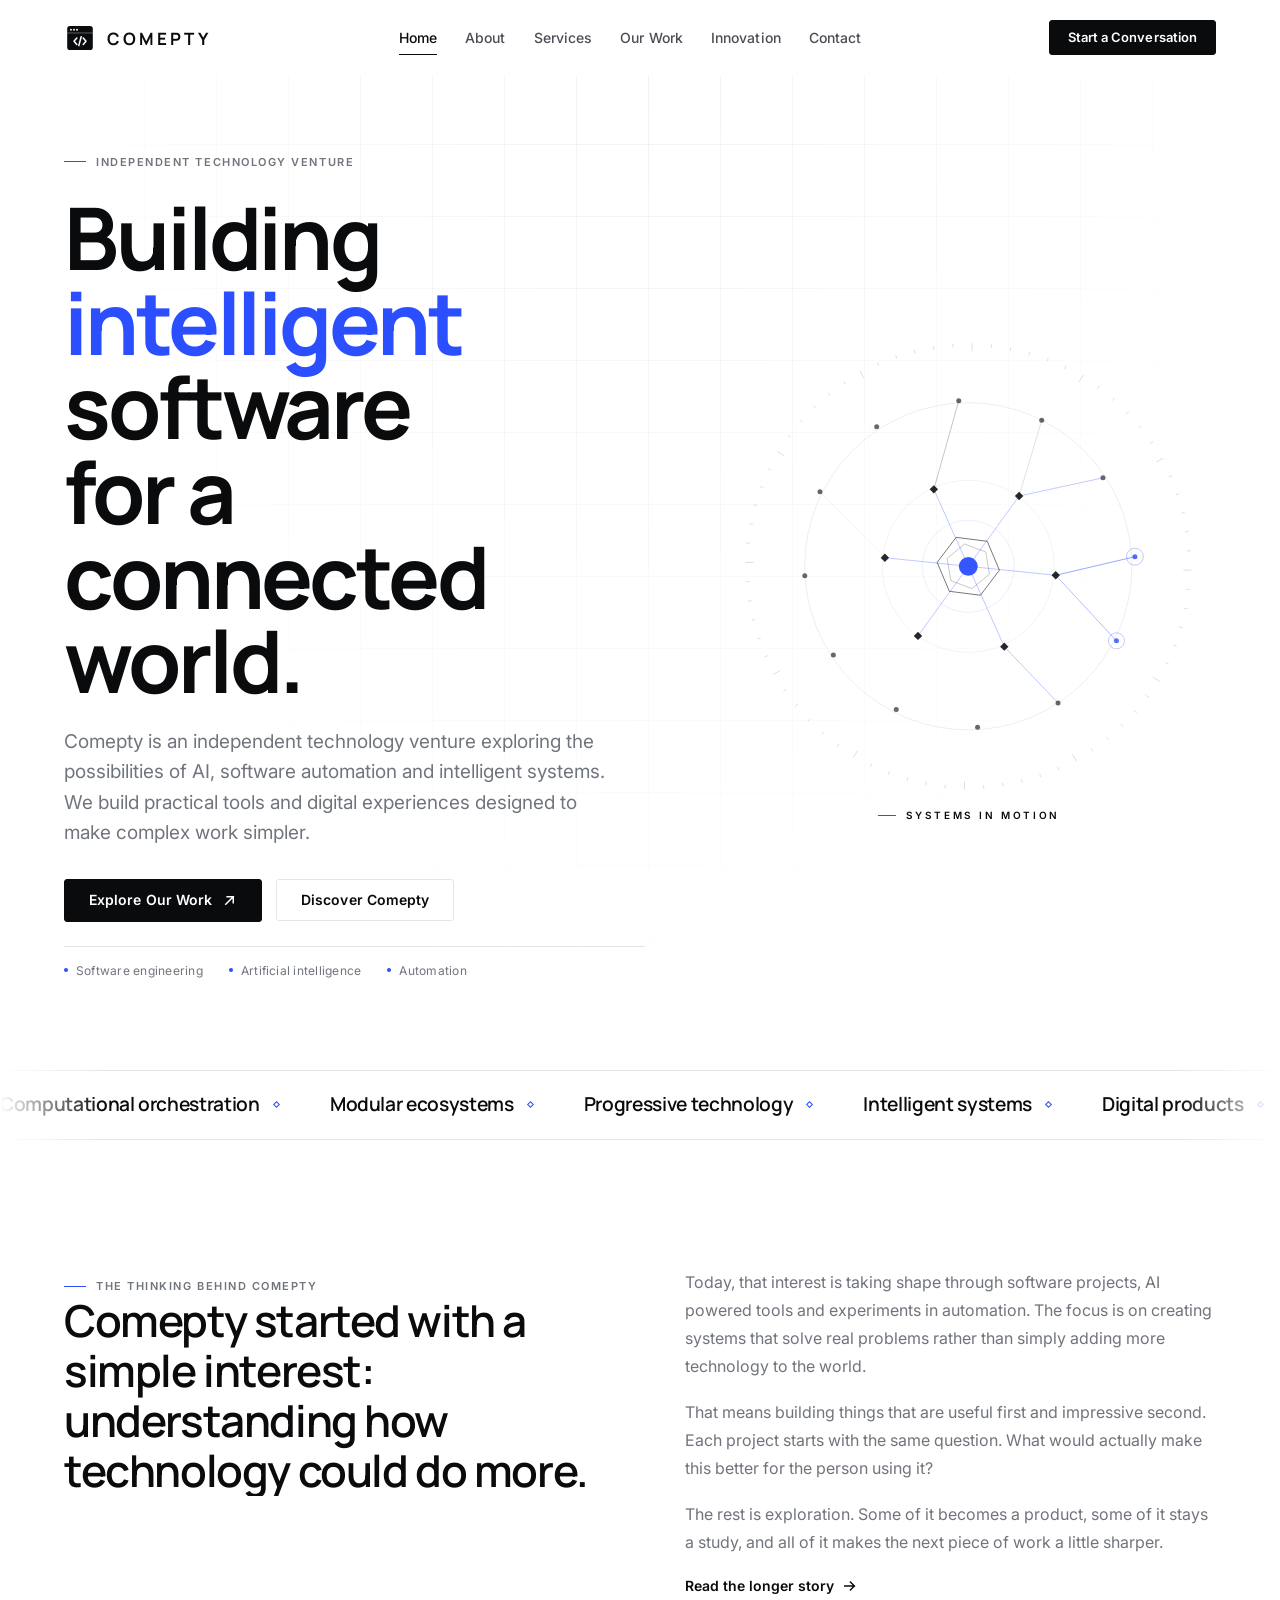
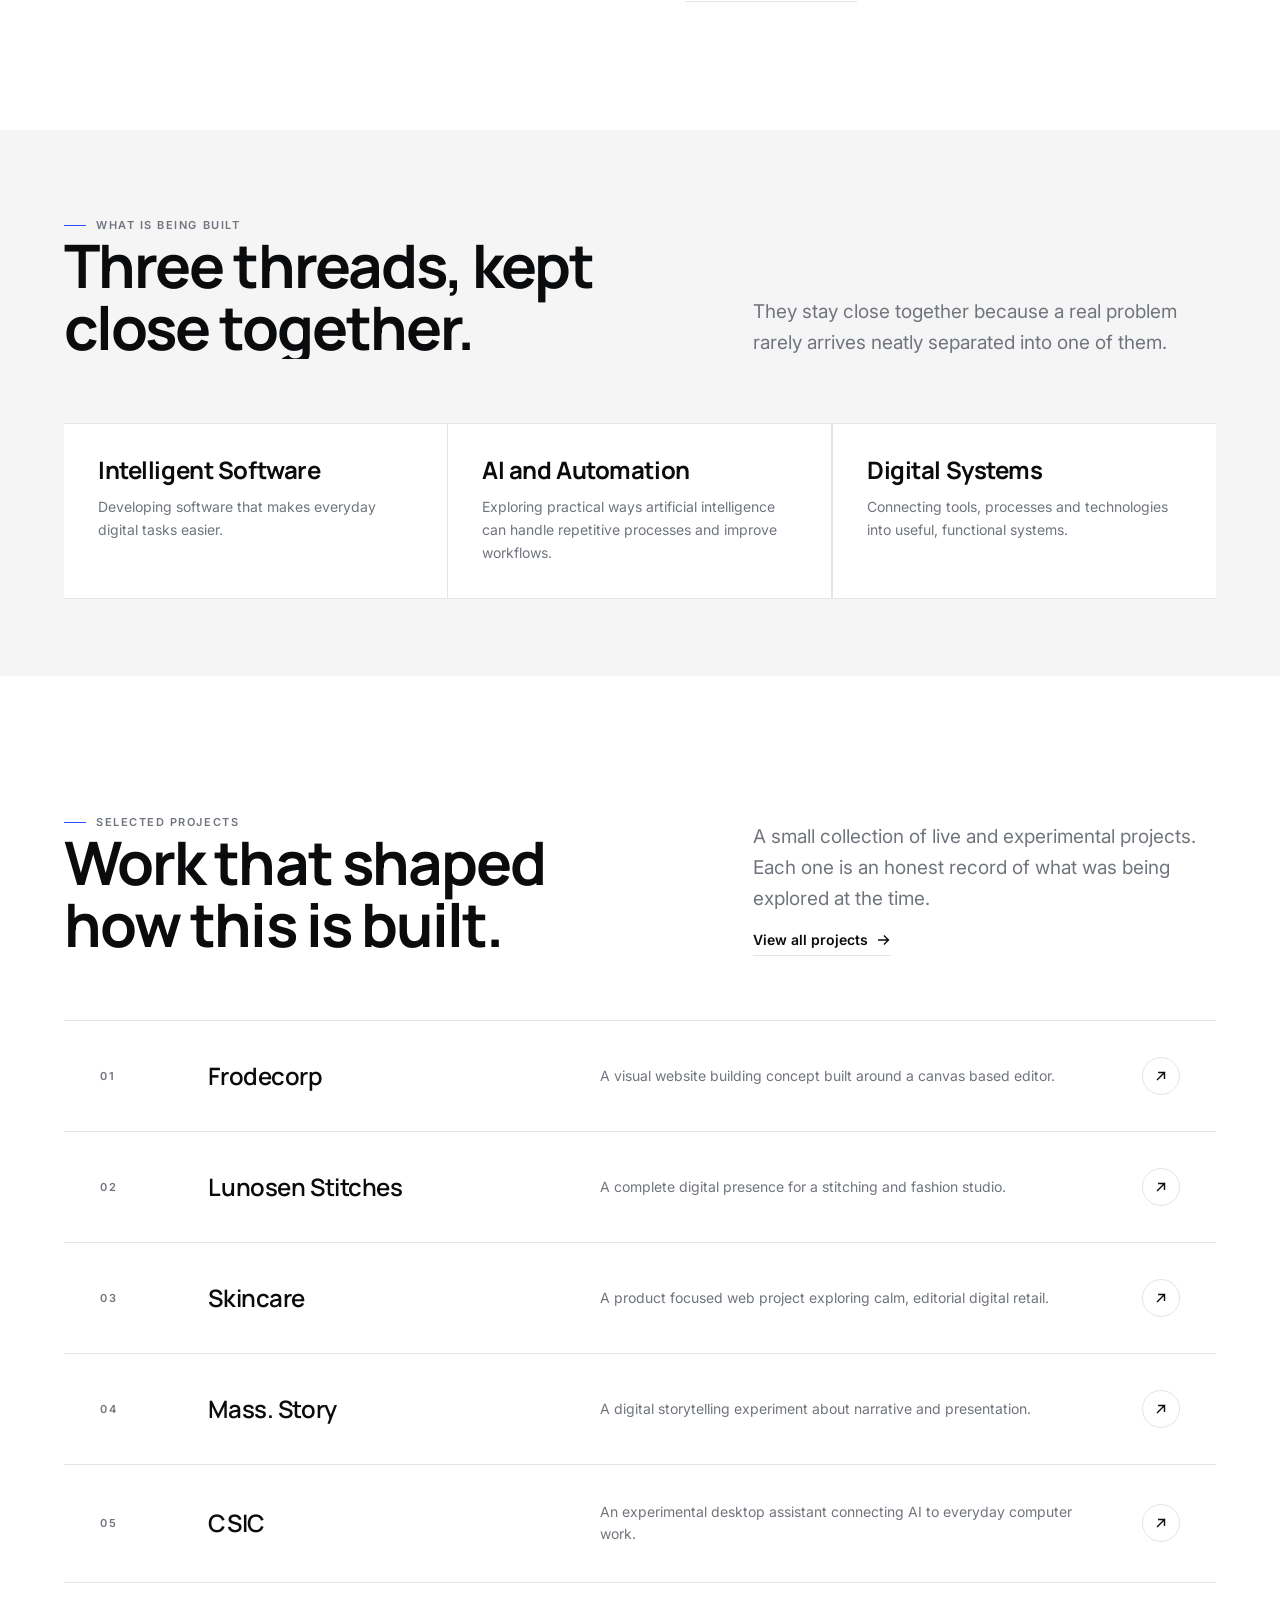
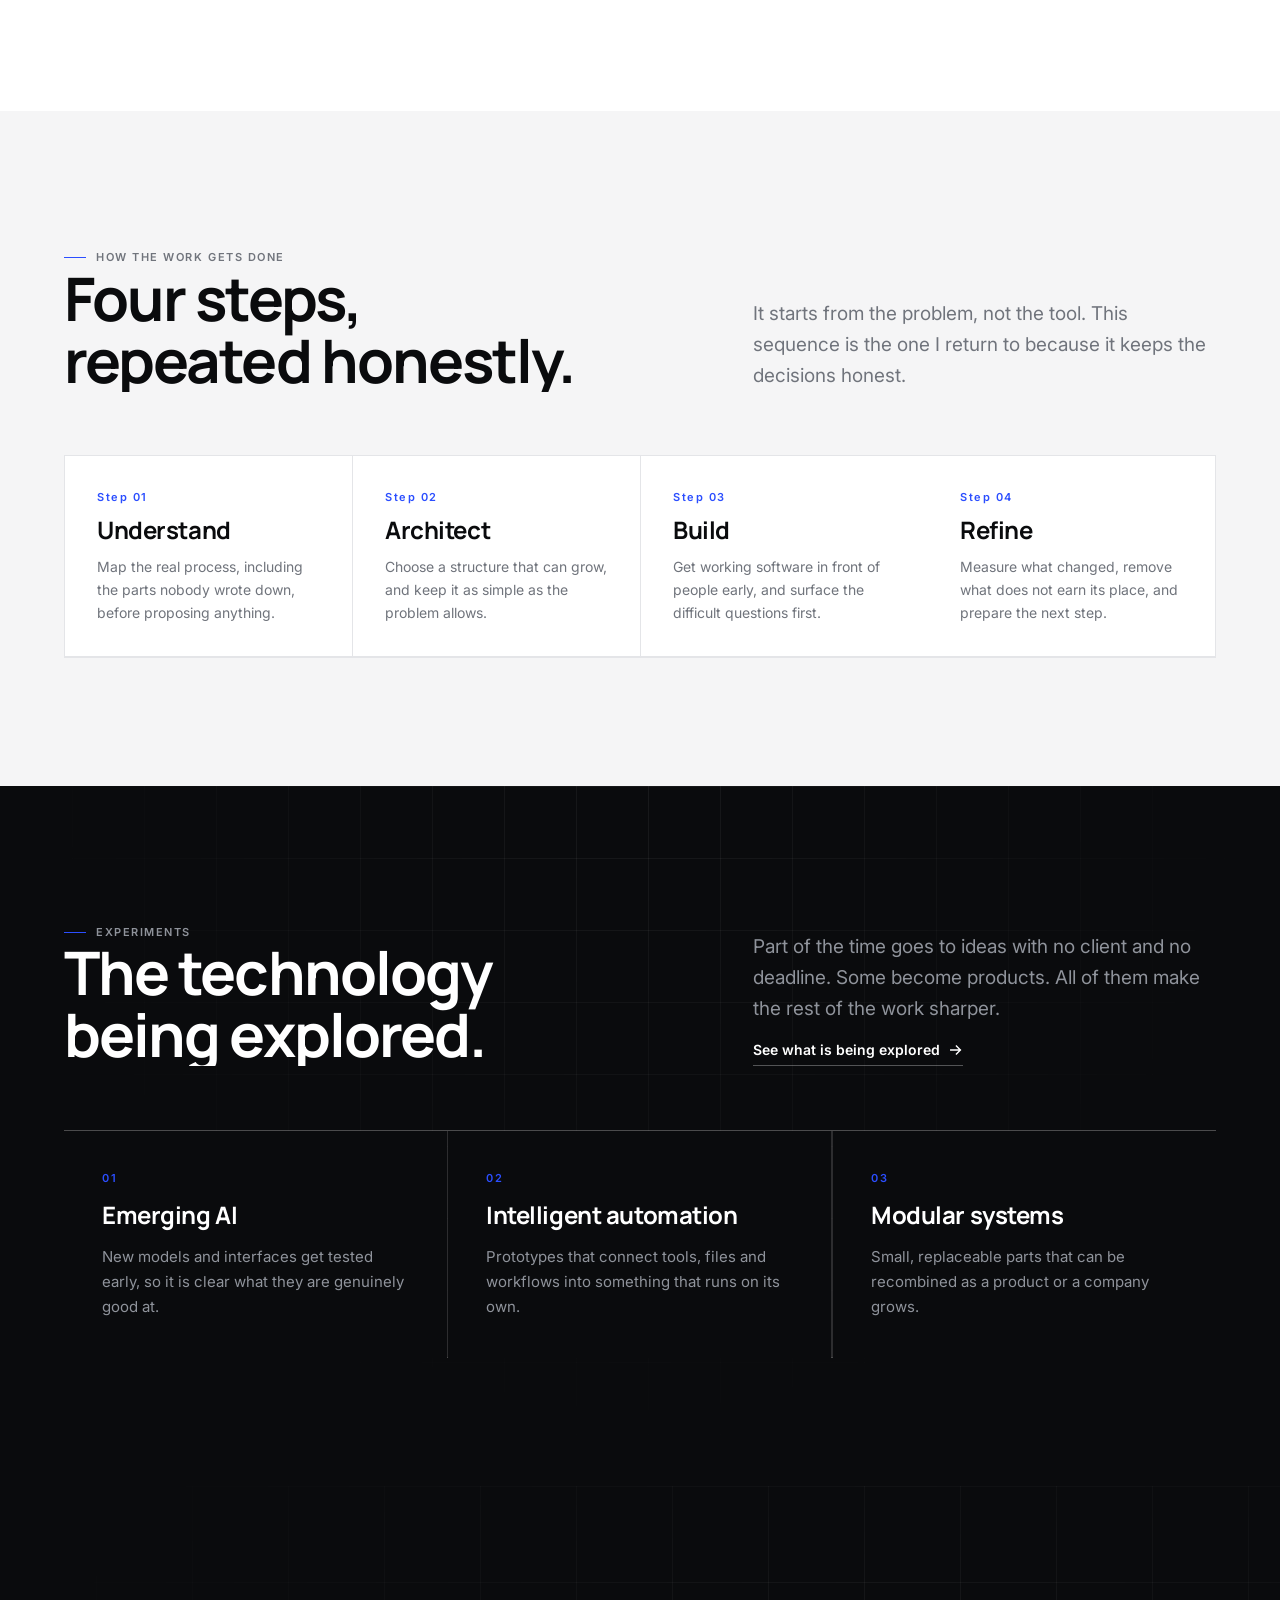
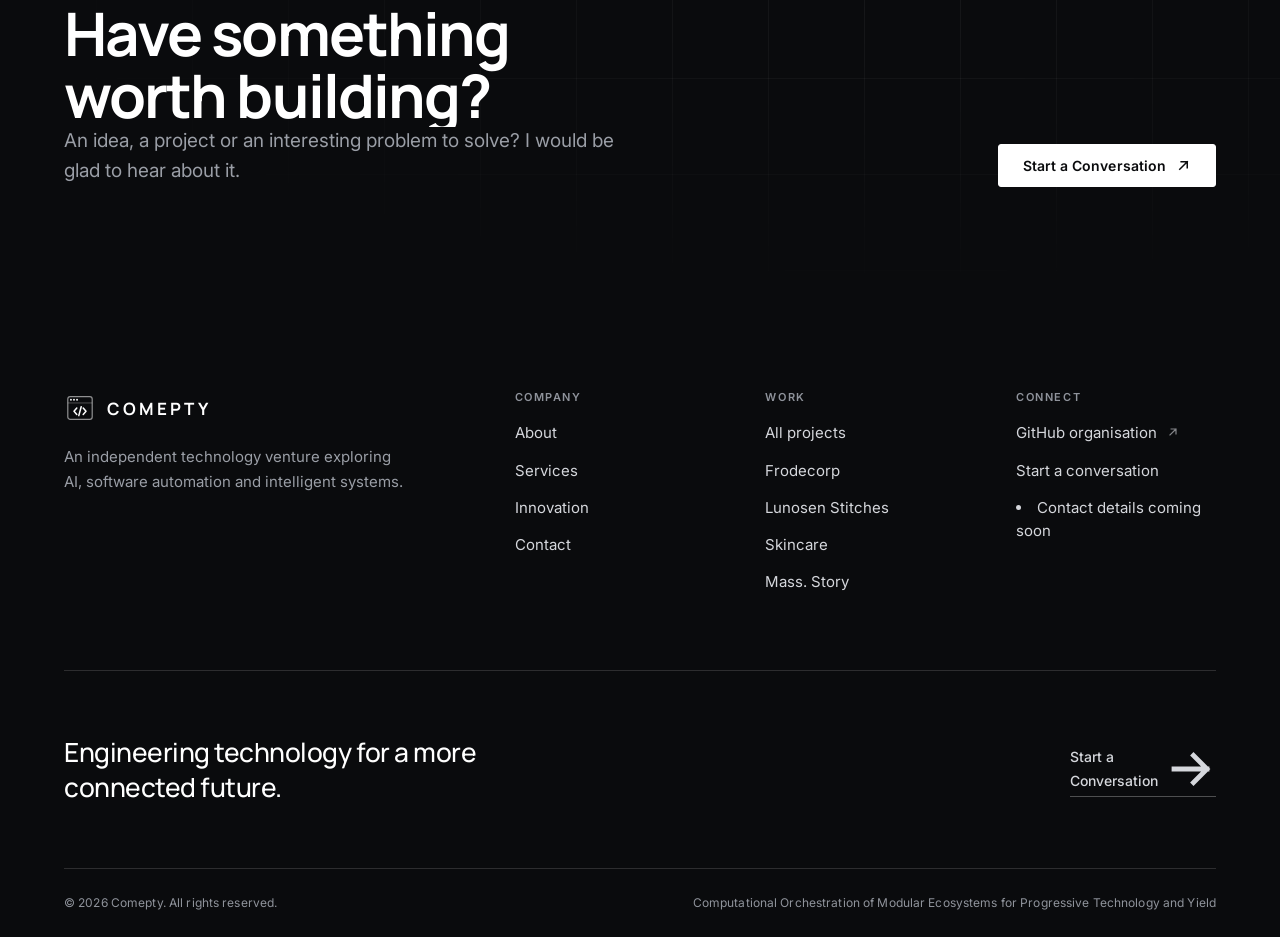
==== index.html @ 065d3b97 "Add files via upload" ====
<!DOCTYPE html>
<html lang="en">
<head>
<meta charset="utf-8">
<meta name="viewport" content="width=device-width, initial-scale=1">
<title>Comepty | Building intelligent software for a connected world</title>
<meta name="description" content="Comepty is an independent technology venture exploring the possibilities of AI, software automation and intelligent systems. We build practical tools and digital experiences designed to make complex work simpler.">
<meta name="theme-color" content="#0a0b0d">
<meta property="og:type" content="website">
<meta property="og:site_name" content="Comepty">
<meta property="og:title" content="Comepty | Building intelligent software for a connected world">
<meta property="og:description" content="An independent technology venture building practical software, AI tools and digital systems.">
<meta name="twitter:card" content="summary_large_image">
<link rel="icon" type="image/svg+xml" href="assets/favicon.svg">
<link rel="preconnect" href="https://fonts.googleapis.com">
<link rel="preconnect" href="https://fonts.gstatic.com" crossorigin>
<link href="https://fonts.googleapis.com/css2?family=Inter:wght@400;500;600;700&family=Manrope:wght@500;600;700;800&display=swap" rel="stylesheet">
<link rel="stylesheet" href="css/base.css">
<link rel="stylesheet" href="css/layout.css">
<link rel="stylesheet" href="css/components.css">
<link rel="stylesheet" href="css/animations.css">
<link rel="stylesheet" href="css/pages.css">
<link rel="stylesheet" href="css/brand.css">
</head>
<body>
<a class="skip-link" href="#main">Skip to content</a>

<header class="site-header">
  <div class="site-header__inner">
    <a class="brand" href="index.html" aria-label="Comepty home">
      <img class="brand__mark" src="assets/logo.svg" alt="" width="32" height="32">
      <span class="brand__wordmark">Comepty</span>
    </a>

    <nav class="main-nav" aria-label="Primary">
      <a class="main-nav__link" href="index.html" aria-current="page">Home</a>
      <a class="main-nav__link" href="about.html">About</a>
      <a class="main-nav__link" href="services.html">Services</a>
      <a class="main-nav__link" href="work.html">Our Work</a>
      <a class="main-nav__link" href="innovation.html">Innovation</a>
      <a class="main-nav__link" href="contact.html">Contact</a>
    </nav>

    <div class="header-actions">
      <a class="btn btn--primary btn--sm header-cta" href="contact.html">Start a Conversation</a>
      <button class="menu-toggle" type="button" aria-expanded="false" aria-controls="menu-panel" aria-label="Open menu">
        <span class="menu-toggle__bar"></span>
        <span class="menu-toggle__bar"></span>
        <span class="menu-toggle__bar"></span>
      </button>
    </div>
  </div>
</header>

<div class="menu-panel" id="menu-panel" aria-hidden="true">
  <nav class="menu-panel__list" aria-label="Mobile">
    <a class="menu-panel__link" href="index.html">Home <span>01</span></a>
    <a class="menu-panel__link" href="about.html">About <span>02</span></a>
    <a class="menu-panel__link" href="services.html">Services <span>03</span></a>
    <a class="menu-panel__link" href="work.html">Our Work <span>04</span></a>
    <a class="menu-panel__link" href="innovation.html">Innovation <span>05</span></a>
    <a class="menu-panel__link" href="contact.html">Contact <span>06</span></a>
  </nav>
  <div class="menu-panel__foot">
    <p class="eyebrow">Engineering possibilities</p>
    <a class="btn btn--accent btn--block" href="contact.html">Start a Conversation</a>
  </div>
</div>

<main id="main">

  <!-- HERO -->
  <section class="hero">
    <div class="grid-backdrop" aria-hidden="true"></div>
    <div class="shell">
      <div class="hero__grid">
        <div class="hero__copy">
          <p class="eyebrow hero__eyebrow">Independent technology venture</p>
          <h1 class="hero__title">
            <span class="hero__title-line">Building</span>
            <span class="hero__title-line"><em>intelligent</em> software</span>
            <span class="hero__title-line">for a connected world.</span>
          </h1>
          <p class="hero__lede">Comepty is an independent technology venture exploring the possibilities of AI, software automation and intelligent systems. We build practical tools and digital experiences designed to make complex work simpler.</p>
          <div class="hero__actions">
            <a class="btn btn--primary" href="work.html">
              Explore Our Work
              <svg viewBox="0 0 16 16" fill="none" aria-hidden="true"><path d="M4 12 12 4M12 4H5.5M12 4v6.5" stroke="currentColor" stroke-width="1.6" stroke-linecap="square"/></svg>
            </a>
            <a class="btn btn--ghost" href="about.html">Discover Comepty</a>
          </div>
          <div class="hero__meta">
            <span>Software engineering</span>
            <span>Artificial intelligence</span>
            <span>Automation</span>
          </div>
        </div>

        <div class="hero__visual">
          <canvas id="ecosystem-canvas" aria-hidden="true"></canvas>
          <p class="hero__visual-caption"><span class="hero__visual-caption-mark"></span>Systems in Motion</p>
        </div>
      </div>
    </div>
  </section>

  <!-- MARQUEE -->
  <div class="marquee" aria-hidden="true">
    <div class="marquee__track">
      <div class="marquee__group">
        <span class="marquee__item">Computational orchestration</span>
        <span class="marquee__item">Modular ecosystems</span>
        <span class="marquee__item">Progressive technology</span>
        <span class="marquee__item">Intelligent systems</span>
        <span class="marquee__item">Digital products</span>
      </div>
      <div class="marquee__group">
        <span class="marquee__item">Computational orchestration</span>
        <span class="marquee__item">Modular ecosystems</span>
        <span class="marquee__item">Progressive technology</span>
        <span class="marquee__item">Intelligent systems</span>
        <span class="marquee__item">Digital products</span>
      </div>
    </div>
  </div>

  <!-- INTRO -->
  <section class="section">
    <div class="shell">
      <div class="intro-split">
        <div>
          <p class="eyebrow" data-reveal>The thinking behind Comepty</p>
          <p class="intro-split__lead" data-reveal style="--reveal-delay: 80ms">Comepty started with a simple interest: understanding how technology could do more.</p>
        </div>
        <div class="intro-split__body">
          <p data-reveal style="--reveal-delay: 120ms">Today, that interest is taking shape through software projects, AI powered tools and experiments in automation. The focus is on creating systems that solve real problems rather than simply adding more technology to the world.</p>
          <p data-reveal style="--reveal-delay: 200ms">That means building things that are useful first and impressive second. Each project starts with the same question. What would actually make this better for the person using it?</p>
          <p data-reveal style="--reveal-delay: 280ms">The rest is exploration. Some of it becomes a product, some of it stays a study, and all of it makes the next piece of work a little sharper.</p>
          <a class="link-arrow" href="about.html" data-reveal style="--reveal-delay: 340ms">
            Read the longer story
            <svg viewBox="0 0 16 16" fill="none" aria-hidden="true"><path d="M2 8h11M8.5 3.5 13 8l-4.5 4.5" stroke="currentColor" stroke-width="1.6" stroke-linecap="square"/></svg>
          </a>
        </div>
      </div>
    </div>
  </section>

  <!-- CAPABILITIES -->
  <section class="section section--tight section--soft">
    <div class="shell">
      <div class="section-head">
        <div>
          <p class="eyebrow" data-reveal>What is being built</p>
          <h2 class="h2 section-head__title" data-reveal style="--reveal-delay: 80ms">Three threads, kept close together.</h2>
        </div>
        <div class="section-head__side">
          <p class="lede" data-reveal style="--reveal-delay: 140ms">They stay close together because a real problem rarely arrives neatly separated into one of them.</p>
        </div>
      </div>
    </div>
    <div class="shell shell--wide">
      <div class="capability-strip" data-stagger>
        <a class="capability-strip__cell lift" href="services.html">
          <h3>Intelligent Software</h3>
          <p>Developing software that makes everyday digital tasks easier.</p>
        </a>
        <a class="capability-strip__cell lift" href="services.html">
          <h3>AI and Automation</h3>
          <p>Exploring practical ways artificial intelligence can handle repetitive processes and improve workflows.</p>
        </a>
        <a class="capability-strip__cell lift" href="services.html">
          <h3>Digital Systems</h3>
          <p>Connecting tools, processes and technologies into useful, functional systems.</p>
        </a>
      </div>
    </div>
  </section>

  <!-- FEATURED WORK -->
  <section class="section">
    <div class="shell">
      <div class="section-head">
        <div>
          <p class="eyebrow" data-reveal>Selected projects</p>
          <h2 class="h2 section-head__title" data-reveal style="--reveal-delay: 80ms">Work that shaped how this is built.</h2>
        </div>
        <div class="section-head__side">
          <p class="lede" data-reveal style="--reveal-delay: 140ms">A small collection of live and experimental projects. Each one is an honest record of what was being explored at the time.</p>
          <a class="link-arrow" href="work.html" data-reveal style="--reveal-delay: 200ms">
            View all projects
            <svg viewBox="0 0 16 16" fill="none" aria-hidden="true"><path d="M2 8h11M8.5 3.5 13 8l-4.5 4.5" stroke="currentColor" stroke-width="1.6" stroke-linecap="square"/></svg>
          </a>
        </div>
      </div>
    </div>
    <div class="shell shell--wide">
      <div class="featured-stack" data-stagger>
        <a class="featured-row" href="work.html">
          <span class="featured-row__index">01</span>
          <span class="featured-row__name">Frodecorp</span>
          <span class="featured-row__desc">A visual website building concept built around a canvas based editor.</span>
          <span class="featured-row__go"><svg viewBox="0 0 16 16" fill="none" aria-hidden="true"><path d="M4 12 12 4M12 4H5.5M12 4v6.5" stroke="currentColor" stroke-width="1.6" stroke-linecap="square"/></svg></span>
        </a>
        <a class="featured-row" href="work.html">
          <span class="featured-row__index">02</span>
          <span class="featured-row__name">Lunosen Stitches</span>
          <span class="featured-row__desc">A complete digital presence for a stitching and fashion studio.</span>
          <span class="featured-row__go"><svg viewBox="0 0 16 16" fill="none" aria-hidden="true"><path d="M4 12 12 4M12 4H5.5M12 4v6.5" stroke="currentColor" stroke-width="1.6" stroke-linecap="square"/></svg></span>
        </a>
        <a class="featured-row" href="work.html">
          <span class="featured-row__index">03</span>
          <span class="featured-row__name">Skincare</span>
          <span class="featured-row__desc">A product focused web project exploring calm, editorial digital retail.</span>
          <span class="featured-row__go"><svg viewBox="0 0 16 16" fill="none" aria-hidden="true"><path d="M4 12 12 4M12 4H5.5M12 4v6.5" stroke="currentColor" stroke-width="1.6" stroke-linecap="square"/></svg></span>
        </a>
        <a class="featured-row" href="work.html">
          <span class="featured-row__index">04</span>
          <span class="featured-row__name">Mass. Story</span>
          <span class="featured-row__desc">A digital storytelling experiment about narrative and presentation.</span>
          <span class="featured-row__go"><svg viewBox="0 0 16 16" fill="none" aria-hidden="true"><path d="M4 12 12 4M12 4H5.5M12 4v6.5" stroke="currentColor" stroke-width="1.6" stroke-linecap="square"/></svg></span>
        </a>
        <a class="featured-row" href="work.html">
          <span class="featured-row__index">05</span>
          <span class="featured-row__name">CSIC</span>
          <span class="featured-row__desc">An experimental desktop assistant connecting AI to everyday computer work.</span>
          <span class="featured-row__go"><svg viewBox="0 0 16 16" fill="none" aria-hidden="true"><path d="M4 12 12 4M12 4H5.5M12 4v6.5" stroke="currentColor" stroke-width="1.6" stroke-linecap="square"/></svg></span>
        </a>
      </div>
    </div>
  </section>

  <!-- APPROACH -->
  <section class="section section--soft">
    <div class="shell">
      <div class="section-head">
        <div>
          <p class="eyebrow" data-reveal>How the work gets done</p>
          <h2 class="h2 section-head__title" data-reveal style="--reveal-delay: 80ms">Four steps, repeated honestly.</h2>
        </div>
        <div class="section-head__side">
          <p class="lede" data-reveal style="--reveal-delay: 140ms">It starts from the problem, not the tool. This sequence is the one I return to because it keeps the decisions honest.</p>
        </div>
      </div>
      <div class="process" data-stagger>
        <div class="process__step">
          <span class="process__num">Step 01</span>
          <h3>Understand</h3>
          <p>Map the real process, including the parts nobody wrote down, before proposing anything.</p>
        </div>
        <div class="process__step">
          <span class="process__num">Step 02</span>
          <h3>Architect</h3>
          <p>Choose a structure that can grow, and keep it as simple as the problem allows.</p>
        </div>
<div class="process__step">
          <span class="process__num">Step 03</span>
          <h3>Build</h3>
          <p>Get working software in front of people early, and surface the difficult questions first.</p>
        </div>
        <div class="process__step">
          <span class="process__num">Step 04</span>
          <h3>Refine</h3>
          <p>Measure what changed, remove what does not earn its place, and prepare the next step.</p>
        </div>
      </div>
    </div>
  </section>

  <section class="section section--dark">
    <div class="grid-backdrop" aria-hidden="true"></div>
    <div class="shell">
      <div class="section-head">
        <div>
          <p class="eyebrow" data-reveal>Experiments</p>
          <h2 class="h2 section-head__title" data-reveal style="--reveal-delay: 80ms">The technology being explored.</h2>
        </div>
        <div class="section-head__side">
          <p class="lede" data-reveal style="--reveal-delay: 140ms">Part of the time goes to ideas with no client and no deadline. Some become products. All of them make the rest of the work sharper.</p>
          <a class="link-arrow link-arrow--light" href="innovation.html" data-reveal style="--reveal-delay: 200ms">See what is being explored <svg viewBox="0 0 16 16" fill="none" aria-hidden="true"><path d="M2 8h11M8.5 3.5 13 8l-4.5 4.5" stroke="currentColor" stroke-width="1.6" stroke-linecap="square"/></svg></a>
        </div>
      </div>
      <div class="hair-grid hair-grid--3" data-stagger>
        <div class="feature-item"><span class="feature-item__index">01</span><h3>Emerging AI</h3><p>New models and interfaces get tested early, so it is clear what they are genuinely good at.</p></div>
        <div class="feature-item"><span class="feature-item__index">02</span><h3>Intelligent automation</h3><p>Prototypes that connect tools, files and workflows into something that runs on its own.</p></div>
        <div class="feature-item"><span class="feature-item__index">03</span><h3>Modular systems</h3><p>Small, replaceable parts that can be recombined as a product or a company grows.</p></div>
      </div>
    </div>
  </section>

  <section class="cta-band">
    <div class="cta-band__grid" aria-hidden="true"></div>
    <div class="shell">
      <div class="cta-band__inner">
        <div>
          <h2 data-reveal>Have something worth building?</h2>
          <p data-reveal style="--reveal-delay: 100ms">An idea, a project or an interesting problem to solve? I would be glad to hear about it.</p>
        </div>
        <div class="cta-band__actions" data-reveal style="--reveal-delay: 180ms">
          <a class="btn btn--light" href="contact.html">Start a Conversation <svg viewBox="0 0 16 16" fill="none" aria-hidden="true"><path d="M4 12 12 4M12 4H5.5M12 4v6.5" stroke="currentColor" stroke-width="1.6" stroke-linecap="square"/></svg></a>
        </div>
      </div>
    </div>
  </section>

</main>

<footer class="site-footer">
  <div class="shell">
    <div class="site-footer__top">
      <div class="footer-brand">
        <a class="brand" href="index.html" aria-label="Comepty home"><img class="brand__mark" src="assets/logo-light.svg" alt="" width="32" height="32"><span class="brand__wordmark">Comepty</span></a>
        <p>An independent technology venture exploring AI, software automation and intelligent systems.</p>
      </div>
      <div class="footer-col">
        <h3>Company</h3>
        <a href="about.html">About</a>
        <a href="services.html">Services</a>
        <a href="innovation.html">Innovation</a>
        <a href="contact.html">Contact</a>
      </div>
      <div class="footer-col">
        <h3>Work</h3>
        <a href="work.html">All projects</a>
        <a href="https://comepty-official.github.io/Frodecorp-/" target="_blank" rel="noopener noreferrer">Frodecorp</a>
        <a href="https://lunosenstitches.org/" target="_blank" rel="noopener noreferrer">Lunosen Stitches</a>
        <a href="https://skincare.comepty-org.workers.dev/" target="_blank" rel="noopener noreferrer">Skincare</a>
        <a href="https://comepty-official.github.io/MASS.-STORY/" target="_blank" rel="noopener noreferrer">Mass. Story</a>
      </div>
      <div class="footer-col">
        <h3>Connect</h3>
        <a href="https://github.com/comepty-official/" target="_blank" rel="noopener noreferrer">GitHub organisation <svg viewBox="0 0 16 16" fill="none" aria-hidden="true"><path d="M4 12 12 4M12 4H5.5M12 4v6.5" stroke="currentColor" stroke-width="1.6" stroke-linecap="square"/></svg></a>
        <a href="contact.html">Start a conversation</a>
        <li class="text-muted">Contact details coming soon</li>
      </div>
    </div>
    <div class="footer-statement">
      <p>Engineering technology for a more connected future.</p>
      <a href="contact.html">Start a Conversation <svg viewBox="0 0 16 16" fill="none" aria-hidden="true"><path d="M2 8h11M8.5 3.5 13 8l-4.5 4.5" stroke="currentColor" stroke-width="1.6" stroke-linecap="square"/></svg></a>
    </div>
    <div class="footer-base">
      <span>&copy; <span id="year">2026</span> Comepty. All rights reserved.</span>
      <div class="footer-base__meta"><span>Computational Orchestration of Modular Ecosystems for Progressive Technology and Yield</span></div>
    </div>
  </div>
</footer>

<script src="js/hero.js" defer></script>
<script src="js/main.js" defer></script>
</body>
</html>
---- css/base.css ----
/* ==========================================================================
   COMEPTY — base.css
   Colour tokens, type scale, spacing, reset and foundational typography.
   ========================================================================== */

:root {
  /* Core palette */
  --ink: #0a0b0d;
  --ink-soft: #14161a;
  --paper: #ffffff;
  --paper-soft: #f5f5f6;
  --line: #e4e5e8;
  --line-strong: #cfd1d6;
  --grey: #70747c;
  --grey-light: #9a9ea6;

  /* Accent */
  --accent: #2b4eff;
  --accent-deep: #1b36c9;
  --accent-wash: #eef1ff;

  /* Semantic text colours (overridden inside dark sections) */
  --bg: var(--paper);
  --fg: var(--ink);
  --fg-soft: #33363c;
  --fg-muted: var(--grey);
  --border: var(--line);

  /* Typography */
  --font-body: "Inter", "Segoe UI", system-ui, -apple-system, sans-serif;
  --font-display: "Manrope", "Inter", "Segoe UI", system-ui, sans-serif;

  --step--1: 0.8125rem;
  --step-0: 1rem;
  --step-1: clamp(1.0625rem, 0.35vw + 1rem, 1.1875rem);
  --step-2: clamp(1.25rem, 0.7vw + 1.1rem, 1.5rem);
  --step-3: clamp(1.5rem, 1.4vw + 1.15rem, 2rem);
  --step-4: clamp(1.9rem, 2.4vw + 1.2rem, 2.75rem);
  --step-5: clamp(2.35rem, 3.6vw + 1.2rem, 3.75rem);
  --step-6: clamp(2.9rem, 5.6vw + 1.1rem, 5.4rem);

  --tracking-tight: -0.032em;
  --tracking-snug: -0.018em;
  --tracking-wide: 0.14em;

  /* Spacing */
  --gutter: clamp(20px, 5vw, 64px);
  --max-width: 1280px;
  --max-read: 62ch;
  --space-1: 0.5rem;
  --space-2: 0.875rem;
  --space-3: 1.5rem;
  --space-4: 2.25rem;
  --space-5: 3.5rem;
  --space-6: 5rem;
  --section-pad: clamp(76px, 10vw, 148px);
  --header-h: 76px;

  /* Form */
  --radius-sm: 3px;
  --radius-md: 6px;
  --radius-pill: 999px;

  /* Motion */
  --ease-out: cubic-bezier(0.16, 1, 0.3, 1);
  --ease-in-out: cubic-bezier(0.65, 0, 0.35, 1);
  --dur-fast: 200ms;
  --dur-mid: 420ms;
  --dur-slow: 760ms;

  /* Depth */
  --z-header: 100;
  --z-menu: 90;
  --z-overlay: 80;
}

/* Dark sections flip the semantic tokens */
.section--dark,
.site-footer,
.menu-panel {
  --bg: var(--ink);
  --fg: #ffffff;
  --fg-soft: #d5d7dc;
  --fg-muted: #8f939b;
  --border: rgba(255, 255, 255, 0.14);
}

/* --------------------------------------------------------------------------
   Reset
   -------------------------------------------------------------------------- */

*,
*::before,
*::after {
  box-sizing: border-box;
}

html {
  -webkit-text-size-adjust: 100%;
  scroll-behavior: smooth;
  scroll-padding-top: calc(var(--header-h) + 24px);
}

body {
  margin: 0;
  min-height: 100%;
  background: var(--paper);
  color: var(--ink);
  font-family: var(--font-body);
  font-size: var(--step-0);
  line-height: 1.65;
  font-weight: 400;
  -webkit-font-smoothing: antialiased;
  -moz-osx-font-smoothing: grayscale;
  overflow-x: hidden;
}

h1,
h2,
h3,
h4,
h5,
h6 {
  margin: 0;
  font-family: var(--font-display);
  font-weight: 700;
  letter-spacing: var(--tracking-tight);
  line-height: 1.04;
  color: var(--fg);
  text-wrap: balance;
}

p {
  margin: 0;
}

ul,
ol {
  margin: 0;
  padding: 0;
  list-style: none;
}

a {
  color: inherit;
  text-decoration: none;
}

img,
svg,
video,
canvas {
  display: block;
  max-width: 100%;
}

button,
input,
textarea,
select {
  font: inherit;
  color: inherit;
}

button {
  background: none;
  border: 0;
  padding: 0;
  cursor: pointer;
}

::selection {
  background: var(--accent);
  color: #ffffff;
}

:focus-visible {
  outline: 2px solid var(--accent);
  outline-offset: 3px;
  border-radius: 2px;
}

/* --------------------------------------------------------------------------
   Type helpers
   -------------------------------------------------------------------------- */

.h1 {
  font-size: var(--step-6);
}

.h2 {
  font-size: var(--step-5);
}

.h3 {
  font-size: var(--step-4);
}

.h4 {
  font-size: var(--step-3);
  letter-spacing: var(--tracking-snug);
  line-height: 1.15;
}

.lede {
  font-size: var(--step-1);
  line-height: 1.62;
  color: var(--fg-muted);
  max-width: var(--max-read);
}

.eyebrow {
  display: inline-flex;
  align-items: center;
  gap: 10px;
  font-family: var(--font-body);
  font-size: 0.6875rem;
  font-weight: 600;
  letter-spacing: var(--tracking-wide);
  text-transform: uppercase;
  color: var(--fg-muted);
}

.eyebrow::before {
  content: "";
  width: 22px;
  height: 1px;
  background: var(--accent);
  flex: none;
}

.text-muted {
  color: var(--fg-muted);
}

.visually-hidden {
  position: absolute;
  width: 1px;
  height: 1px;
  margin: -1px;
  padding: 0;
  overflow: hidden;
  clip: rect(0 0 0 0);
  clip-path: inset(50%);
  white-space: nowrap;
  border: 0;
}

.skip-link {
  position: absolute;
  left: var(--gutter);
  top: -100px;
  z-index: 200;
  padding: 12px 20px;
  background: var(--ink);
  color: #ffffff;
  font-size: var(--step--1);
  font-weight: 600;
  border-radius: var(--radius-sm);
  transition: top var(--dur-fast) var(--ease-out);
}

.skip-link:focus-visible {
  top: 16px;
}

/* --------------------------------------------------------------------------
   Scrollbar
   -------------------------------------------------------------------------- */

::-webkit-scrollbar {
  width: 10px;
  height: 10px;
}

::-webkit-scrollbar-track {
  background: transparent;
}

::-webkit-scrollbar-thumb {
  background: rgba(10, 11, 13, 0.22);
  border-radius: 10px;
  border: 3px solid transparent;
  background-clip: padding-box;
}

::-webkit-scrollbar-thumb:hover {
  background: rgba(10, 11, 13, 0.38);
  background-clip: padding-box;
}

/* --------------------------------------------------------------------------
   Reduced motion
   -------------------------------------------------------------------------- */

@media (prefers-reduced-motion: reduce) {
  html {
    scroll-behavior: auto;
  }

  *,
  *::before,
  *::after {
    animation-duration: 0.001ms !important;
    animation-iteration-count: 1 !important;
    transition-duration: 0.001ms !important;
  }
}
---- css/layout.css ----
/* ==========================================================================
   COMEPTY — layout.css
   Structure, containers, header, footer, section scaffolding.
   ========================================================================== */

.shell {
  width: 100%;
  max-width: var(--max-width);
  margin-inline: auto;
  padding-inline: var(--gutter);
}

.shell--wide {
  max-width: 1440px;
}

.section {
  position: relative;
  padding-block: var(--section-pad);
  background: var(--bg);
  color: var(--fg);
}

.section--tight {
  padding-block: clamp(48px, 6vw, 88px);
}

.section--soft {
  background: var(--paper-soft);
}

.section--dark {
  background: var(--ink);
  color: #ffffff;
}

.section-head {
  display: grid;
  grid-template-columns: minmax(0, 1fr);
  gap: var(--space-3);
  margin-bottom: clamp(36px, 5vw, 68px);
}

.section-head__title {
  max-width: 20ch;
}

.section-head__side {
  display: flex;
  flex-direction: column;
  gap: var(--space-2);
  max-width: 46ch;
}

@media (min-width: 860px) {
  .section-head {
    grid-template-columns: minmax(0, 1.35fr) minmax(0, 1fr);
    align-items: end;
    gap: clamp(32px, 5vw, 96px);
  }
}

/* --------------------------------------------------------------------------
   Header
   -------------------------------------------------------------------------- */

.site-header {
  position: fixed;
  inset: 0 0 auto 0;
  z-index: var(--z-header);
  height: var(--header-h);
  display: flex;
  align-items: center;
  background: rgba(255, 255, 255, 0.82);
  backdrop-filter: saturate(180%) blur(14px);
  -webkit-backdrop-filter: saturate(180%) blur(14px);
  border-bottom: 1px solid transparent;
  transition: background var(--dur-mid) var(--ease-out),
    border-color var(--dur-mid) var(--ease-out);
}

.site-header.is-scrolled {
  border-bottom-color: var(--line);
  background: rgba(255, 255, 255, 0.94);
}

.site-header__inner {
  width: 100%;
  max-width: 1440px;
  margin-inline: auto;
  padding-inline: var(--gutter);
  display: flex;
  align-items: center;
  justify-content: space-between;
  gap: var(--space-3);
}

.brand {
  display: inline-flex;
  align-items: center;
  gap: 11px;
  flex: none;
  color: var(--ink);
}

.brand__mark {
  width: 32px;
  height: 32px;
  flex: none;
  color: var(--accent);
}

.brand__wordmark {
  height: 17px;
  width: auto;
  color: var(--ink);
}

.brand:hover .brand__mark {
  color: var(--accent-deep);
}

.brand:hover .brand__wordmark {
  color: var(--ink);
}

.main-nav {
  display: none;
  align-items: center;
  gap: clamp(18px, 2.2vw, 34px);
}

.main-nav__link {
  position: relative;
  font-size: 0.875rem;
  font-weight: 500;
  letter-spacing: 0.005em;
  color: #4a4d54;
  padding-block: 6px;
  transition: color var(--dur-fast) var(--ease-out);
}

.main-nav__link::after {
  content: "";
  position: absolute;
  left: 0;
  bottom: 0;
  height: 1px;
  width: 100%;
  background: var(--ink);
  transform: scaleX(0);
  transform-origin: left;
  transition: transform var(--dur-mid) var(--ease-out);
}

.main-nav__link:hover {
  color: var(--ink);
}

.main-nav__link:hover::after,
.main-nav__link[aria-current="page"]::after {
  transform: scaleX(1);
}

.main-nav__link[aria-current="page"] {
  color: var(--ink);
}

.header-actions {
  display: flex;
  align-items: center;
  gap: 12px;
}

.header-cta {
  display: none;
}

/* Mobile menu trigger */
.menu-toggle {
  display: inline-flex;
  flex-direction: column;
  justify-content: center;
  gap: 5px;
  width: 44px;
  height: 44px;
  padding: 10px;
  border: 1px solid var(--line-strong);
  border-radius: var(--radius-sm);
  transition: border-color var(--dur-fast) var(--ease-out),
    background var(--dur-fast) var(--ease-out);
}

.menu-toggle:hover {
  border-color: var(--ink);
}

.menu-toggle__bar {
  display: block;
  height: 1.5px;
  width: 100%;
  background: var(--ink);
  border-radius: 2px;
  transition: transform var(--dur-mid) var(--ease-out),
    opacity var(--dur-fast) var(--ease-out);
}

.menu-toggle[aria-expanded="true"] .menu-toggle__bar:nth-child(1) {
  transform: translateY(6.5px) rotate(45deg);
}

.menu-toggle[aria-expanded="true"] .menu-toggle__bar:nth-child(2) {
  opacity: 0;
}

.menu-toggle[aria-expanded="true"] .menu-toggle__bar:nth-child(3) {
  transform: translateY(-6.5px) rotate(-45deg);
}

@media (min-width: 1000px) {
  .main-nav {
    display: flex;
  }

  .header-cta {
    display: inline-flex;
  }

  .menu-toggle {
    display: none;
  }
}

/* --------------------------------------------------------------------------
   Mobile menu panel
   -------------------------------------------------------------------------- */

.menu-panel {
  position: fixed;
  inset: 0;
  z-index: var(--z-menu);
  background: var(--ink);
  color: #ffffff;
  padding: calc(var(--header-h) + 24px) var(--gutter) var(--gutter);
  display: flex;
  flex-direction: column;
  justify-content: space-between;
  opacity: 0;
  visibility: hidden;
  transform: translateY(-12px);
  transition: opacity var(--dur-mid) var(--ease-out),
    transform var(--dur-mid) var(--ease-out), visibility var(--dur-mid);
}

.menu-panel.is-open {
  opacity: 1;
  visibility: visible;
  transform: translateY(0);
}

.menu-panel__list {
  display: flex;
  flex-direction: column;
  gap: 2px;
  border-top: 1px solid rgba(255, 255, 255, 0.14);
}

.menu-panel__link {
  display: flex;
  align-items: baseline;
  justify-content: space-between;
  gap: 16px;
  padding-block: 18px;
  border-bottom: 1px solid rgba(255, 255, 255, 0.14);
  font-family: var(--font-display);
  font-size: clamp(1.6rem, 7vw, 2.4rem);
  font-weight: 600;
  letter-spacing: var(--tracking-tight);
  color: #ffffff;
  transition: color var(--dur-fast) var(--ease-out),
    padding-left var(--dur-mid) var(--ease-out);
}

.menu-panel__link:hover {
  color: #ffffff;
  padding-left: 10px;
}

.menu-panel__link span {
  font-family: var(--font-body);
  font-size: 0.6875rem;
  font-weight: 600;
  letter-spacing: var(--tracking-wide);
  color: #8f939b;
}

.menu-panel__foot {
  display: flex;
  flex-direction: column;
  gap: 18px;
  padding-top: 32px;
}

.menu-panel__foot .eyebrow {
  color: #8f939b;
}

body.menu-open {
  overflow: hidden;
}

@media (min-width: 1000px) {
  .menu-panel {
    display: none;
  }
}

/* --------------------------------------------------------------------------
   Footer
   -------------------------------------------------------------------------- */

.site-footer {
  background: var(--ink);
  color: #ffffff;
  padding-block: clamp(56px, 7vw, 96px) 0;
}

.site-footer__top {
  display: grid;
  gap: clamp(40px, 5vw, 72px);
  padding-bottom: clamp(48px, 6vw, 80px);
  border-bottom: 1px solid rgba(255, 255, 255, 0.14);
}

@media (min-width: 900px) {
  .site-footer__top {
    grid-template-columns: minmax(0, 1.4fr) repeat(3, minmax(0, 0.7fr));
    gap: clamp(32px, 4vw, 64px);
  }
}

.footer-brand {
  display: flex;
  flex-direction: column;
  gap: 20px;
  max-width: 34ch;
}

.footer-brand .brand {
  color: #ffffff;
}

.footer-brand .brand__mark {
  color: #ffffff;
}

.footer-brand .brand__wordmark {
  color: #ffffff;
}

.footer-brand p {
  font-size: 0.9375rem;
  line-height: 1.7;
  color: #9a9ea6;
}

.footer-col {
  display: flex;
  flex-direction: column;
  gap: 14px;
}

.footer-col h3 {
  font-family: var(--font-body);
  font-size: 0.6875rem;
  font-weight: 600;
  letter-spacing: var(--tracking-wide);
  text-transform: uppercase;
  color: #8f939b;
  margin-bottom: 4px;
}

.footer-col a,
.footer-col li {
  font-size: 0.9375rem;
  line-height: 1.55;
  color: #d5d7dc;
}

.footer-col a {
  transition: color var(--dur-fast) var(--ease-out);
  width: fit-content;
}

.footer-col a:hover {
  color: #ffffff;
}

.footer-col a svg {
  width: 12px;
  height: 12px;
  display: inline-block;
  margin-left: 6px;
  opacity: 0.6;
}

.footer-statement {
  padding-block: clamp(40px, 5vw, 64px);
  display: flex;
  flex-wrap: wrap;
  align-items: baseline;
  justify-content: space-between;
  gap: 20px;
}

.footer-statement p {
  font-family: var(--font-display);
  font-size: clamp(1.1rem, 2.4vw, 1.65rem);
  font-weight: 500;
  letter-spacing: var(--tracking-snug);
  color: #ffffff;
  max-width: 32ch;
  line-height: 1.3;
}

.footer-statement a {
  display: inline-flex;
  align-items: center;
  gap: 10px;
  font-size: 0.875rem;
  font-weight: 500;
  color: #d5d7dc;
  padding-bottom: 3px;
  border-bottom: 1px solid rgba(255, 255, 255, 0.28);
  transition: color var(--dur-fast) var(--ease-out),
    border-color var(--dur-fast) var(--ease-out);
}

.footer-statement a:hover {
  color: #ffffff;
  border-color: #ffffff;
}

.footer-base {
  display: flex;
  flex-wrap: wrap;
  align-items: center;
  justify-content: space-between;
  gap: 12px;
  padding-block: 24px;
  border-top: 1px solid rgba(255, 255, 255, 0.14);
  font-size: 0.75rem;
  letter-spacing: 0.01em;
  color: #8f939b;
}

.footer-base__meta {
  display: flex;
  flex-wrap: wrap;
  gap: 6px 20px;
}
---- css/components.css ----
/* ==========================================================================
   COMEPTY — components.css
   Buttons, links, cards, tiles, forms, stats, marquee, badges.
   ========================================================================== */

/* --------------------------------------------------------------------------
   Buttons
   -------------------------------------------------------------------------- */

.btn {
  display: inline-flex;
  align-items: center;
  justify-content: center;
  gap: 10px;
  padding: 13px 24px;
  font-family: var(--font-body);
  font-size: 0.875rem;
  font-weight: 600;
  letter-spacing: 0.005em;
  line-height: 1;
  border-radius: var(--radius-sm);
  border: 1px solid transparent;
  cursor: pointer;
  white-space: nowrap;
  transition: background var(--dur-fast) var(--ease-out),
    color var(--dur-fast) var(--ease-out),
    border-color var(--dur-fast) var(--ease-out),
    transform var(--dur-fast) var(--ease-out);
}

.btn:active {
  transform: translateY(1px);
}

.btn svg {
  width: 15px;
  height: 15px;
  flex: none;
  transition: transform var(--dur-mid) var(--ease-out);
}

.btn--primary {
  background: var(--ink);
  color: #ffffff;
  border-color: var(--ink);
}

.btn--primary:hover {
  background: var(--accent);
  border-color: var(--accent);
}

.btn--primary:hover svg {
  transform: translate(2px, -2px);
}

.btn--accent {
  background: var(--accent);
  color: #ffffff;
  border-color: var(--accent);
}

.btn--accent:hover {
  background: var(--accent-deep);
  border-color: var(--accent-deep);
}

.btn--accent:hover svg {
  transform: translate(2px, -2px);
}

.btn--ghost {
  background: transparent;
  color: var(--fg);
  border-color: var(--border);
}

.btn--ghost:hover {
  border-color: var(--fg);
  background: transparent;
}

.btn--light {
  background: #ffffff;
  color: var(--ink);
  border-color: #ffffff;
}

.btn--light:hover {
  background: transparent;
  color: #ffffff;
  border-color: rgba(255, 255, 255, 0.42);
}

.btn--sm {
  padding: 10px 18px;
  font-size: 0.8125rem;
}

.btn--block {
  width: 100%;
}

.btn[disabled] {
  opacity: 0.55;
  cursor: not-allowed;
  transform: none;
}

/* Inline arrow link */
.link-arrow {
  display: inline-flex;
  align-items: center;
  gap: 9px;
  font-size: 0.875rem;
  font-weight: 600;
  color: var(--fg);
  padding-bottom: 4px;
  border-bottom: 1px solid var(--border);
  width: fit-content;
  transition: border-color var(--dur-fast) var(--ease-out),
    color var(--dur-fast) var(--ease-out);
}

.link-arrow svg {
  width: 14px;
  height: 14px;
  transition: transform var(--dur-mid) var(--ease-out);
}

.link-arrow:hover {
  color: var(--accent);
  border-color: var(--accent);
}

.link-arrow:hover svg {
  transform: translateX(4px);
}

.link-arrow--light {
  color: #ffffff;
  border-color: rgba(255, 255, 255, 0.3);
}

.link-arrow--light:hover {
  color: #ffffff;
  border-color: #ffffff;
}

/* --------------------------------------------------------------------------
   Buttons row
   -------------------------------------------------------------------------- */

.btn-row {
  display: flex;
  flex-wrap: wrap;
  align-items: center;
  gap: 14px;
}

/* --------------------------------------------------------------------------
   Numbered / hairline grid blocks
   -------------------------------------------------------------------------- */

.hair-grid {
  display: grid;
  gap: 1px;
  background: var(--border);
  border-block: 1px solid var(--border);
}

.hair-grid > * {
  background: var(--bg);
  padding: clamp(24px, 3vw, 38px);
}

@media (min-width: 760px) {
  .hair-grid--3 {
    grid-template-columns: repeat(3, minmax(0, 1fr));
  }

  .hair-grid--2 {
    grid-template-columns: repeat(2, minmax(0, 1fr));
  }
}

/* --------------------------------------------------------------------------
   Feature item (numbered capability)
   -------------------------------------------------------------------------- */

.feature-item {
  display: flex;
  flex-direction: column;
  gap: 14px;
  height: 100%;
}

.feature-item__index {
  font-family: var(--font-body);
  font-size: 0.6875rem;
  font-weight: 600;
  letter-spacing: var(--tracking-wide);
  color: var(--accent);
}

.feature-item h3 {
  font-size: var(--step-2);
  letter-spacing: var(--tracking-snug);
  line-height: 1.2;
}

.feature-item p {
  font-size: 0.9375rem;
  line-height: 1.68;
  color: var(--fg-muted);
}

.feature-item ul {
  display: flex;
  flex-direction: column;
  gap: 9px;
  margin-top: 4px;
}

.feature-item li {
  position: relative;
  padding-left: 17px;
  font-size: 0.875rem;
  line-height: 1.55;
  color: var(--fg-soft);
}

.feature-item li::before {
  content: "";
  position: absolute;
  left: 0;
  top: 0.62em;
  width: 5px;
  height: 5px;
  border: 1px solid var(--accent);
  transform: rotate(45deg);
}

/* --------------------------------------------------------------------------
   Service block (services page)
   -------------------------------------------------------------------------- */

.service-block {
  display: grid;
  gap: var(--space-3);
  padding-block: clamp(36px, 5vw, 64px);
  border-top: 1px solid var(--border);
}

.service-block:last-child {
  border-bottom: 1px solid var(--border);
}

.service-block__index {
  font-size: 0.6875rem;
  font-weight: 600;
  letter-spacing: var(--tracking-wide);
  color: var(--accent);
}

.service-block__body {
  display: flex;
  flex-direction: column;
  gap: 16px;
}

.service-block__body h2 {
  font-size: var(--step-4);
  line-height: 1.06;
}

.service-block__body p {
  font-size: 1rem;
  line-height: 1.7;
  color: var(--fg-muted);
  max-width: 54ch;
}

.service-block__list {
  display: grid;
  gap: 1px;
  background: var(--border);
  border: 1px solid var(--border);
  align-self: start;
}

.service-block__list li {
  background: var(--bg);
  padding: 14px 18px;
  font-size: 0.875rem;
  line-height: 1.5;
  color: var(--fg-soft);
  display: flex;
  align-items: center;
  justify-content: space-between;
  gap: 12px;
}

.service-block__list li::after {
  content: "";
  width: 5px;
  height: 5px;
  flex: none;
  border: 1px solid var(--accent);
  transform: rotate(45deg);
}

@media (min-width: 860px) {
  .service-block {
    grid-template-columns: 90px minmax(0, 1.1fr) minmax(0, 0.9fr);
    gap: clamp(24px, 4vw, 56px);
    align-items: start;
  }
}

/* --------------------------------------------------------------------------
   Project tile (work page + featured)
   -------------------------------------------------------------------------- */

.project-list {
  display: flex;
  flex-direction: column;
  gap: clamp(48px, 7vw, 104px);
}

.project-card {
  display: grid;
  gap: var(--space-3);
  align-items: center;
}

@media (min-width: 900px) {
  .project-card {
    grid-template-columns: minmax(0, 1.15fr) minmax(0, 0.85fr);
    gap: clamp(32px, 5vw, 80px);
  }

  .project-card:nth-child(even) .project-card__media {
    order: 2;
  }
}

.project-card__media {
  position: relative;
  display: block;
  overflow: hidden;
  border: 1px solid var(--border);
  background: var(--paper-soft);
  aspect-ratio: 16 / 10;
}

.project-card__media canvas,
.project-card__media img {
  position: absolute;
  inset: 0;
  width: 100%;
  height: 100%;
  object-fit: cover;
  transition: transform var(--dur-slow) var(--ease-out);
}

.project-card__media::after {
  content: "";
  position: absolute;
  inset: 0;
  border: 1px solid transparent;
  transition: border-color var(--dur-mid) var(--ease-out);
  pointer-events: none;
}

.project-card:hover .project-card__media canvas,
.project-card:hover .project-card__media img {
  transform: scale(1.035);
}

.project-card:hover .project-card__media::after {
  border-color: var(--ink);
}

.project-card__body {
  display: flex;
  flex-direction: column;
  gap: 16px;
}

.project-card__meta {
  display: flex;
  align-items: center;
  gap: 14px;
  font-size: 0.6875rem;
  font-weight: 600;
  letter-spacing: var(--tracking-wide);
  text-transform: uppercase;
  color: var(--fg-muted);
}

.project-card__meta .dot {
  width: 4px;
  height: 4px;
  background: var(--accent);
  border-radius: 50%;
}

.project-card__meta .status {
  color: var(--accent);
}

.project-card__body h3 {
  font-size: var(--step-3);
  line-height: 1.1;
}

.project-card__body p {
  font-size: 0.9375rem;
  line-height: 1.7;
  color: var(--fg-muted);
  max-width: 46ch;
}

.project-card__tech {
  display: flex;
  flex-wrap: wrap;
  gap: 8px;
}

.tag {
  display: inline-flex;
  align-items: center;
  padding: 5px 11px;
  font-size: 0.6875rem;
  font-weight: 500;
  letter-spacing: 0.02em;
  color: var(--fg-muted);
  border: 1px solid var(--border);
  border-radius: var(--radius-pill);
}

.tag--accent {
  color: var(--accent);
  border-color: rgba(43, 78, 255, 0.32);
  background: var(--accent-wash);
}

.project-card__links {
  display: flex;
  flex-wrap: wrap;
  align-items: center;
  gap: 18px;
  margin-top: 4px;
}

/* --------------------------------------------------------------------------
   Stat row
   -------------------------------------------------------------------------- */

.stat {
  display: flex;
  flex-direction: column;
  gap: 8px;
}

.stat__value {
  font-family: var(--font-display);
  font-size: clamp(1.9rem, 3.4vw, 2.9rem);
  font-weight: 700;
  letter-spacing: var(--tracking-tight);
  line-height: 1;
  color: var(--fg);
}

.stat__label {
  font-size: 0.8125rem;
  line-height: 1.5;
  color: var(--fg-muted);
  max-width: 24ch;
}

/* --------------------------------------------------------------------------
   Quote / pull statement
   -------------------------------------------------------------------------- */

.pull-quote {
  max-width: 22ch;
  font-family: var(--font-display);
  font-size: clamp(1.65rem, 3.6vw, 3rem);
  font-weight: 600;
  letter-spacing: var(--tracking-tight);
  line-height: 1.12;
  color: var(--fg);
}

.pull-quote em {
  font-style: normal;
  color: var(--accent);
}

/* --------------------------------------------------------------------------
   Process list
   -------------------------------------------------------------------------- */

.process {
  display: grid;
  gap: 1px;
  background: var(--border);
  border: 1px solid var(--border);
}

.process__step {
  background: var(--bg);
  display: grid;
  gap: 10px;
  padding: clamp(20px, 2.6vw, 32px);
  transition: background var(--dur-mid) var(--ease-out);
}

.process__step:hover {
  background: var(--paper-soft);
}

.process__num {
  font-size: 0.6875rem;
  font-weight: 600;
  letter-spacing: var(--tracking-wide);
  color: var(--accent);
}

.process__step h3 {
  font-size: var(--step-2);
  letter-spacing: var(--tracking-snug);
  line-height: 1.2;
}

.process__step p {
  font-size: 0.875rem;
  line-height: 1.65;
  color: var(--fg-muted);
}

@media (min-width: 760px) {
  .process {
    grid-template-columns: repeat(2, minmax(0, 1fr));
  }
}

@media (min-width: 1100px) {
  .process {
    grid-template-columns: repeat(4, minmax(0, 1fr));
  }
}

/* --------------------------------------------------------------------------
   CTA band
   -------------------------------------------------------------------------- */

.cta-band {
  position: relative;
  overflow: hidden;
  background: var(--ink);
  color: #ffffff;
  padding-block: clamp(64px, 9vw, 128px);
}

.cta-band__inner {
  display: grid;
  gap: var(--space-3);
  align-items: end;
}

.cta-band h2 {
  font-size: var(--step-5);
  color: #ffffff;
  max-width: 16ch;
}

.cta-band p {
  font-size: var(--step-1);
  line-height: 1.6;
  color: #9a9ea6;
  max-width: 46ch;
}

.cta-band__grid {
  position: absolute;
  inset: 0;
  background-image: linear-gradient(
      to right,
      rgba(255, 255, 255, 0.05) 1px,
      transparent 1px
    ),
    linear-gradient(to bottom, rgba(255, 255, 255, 0.05) 1px, transparent 1px);
  background-size: 96px 96px;
  mask-image: radial-gradient(ellipse at 70% 30%, #000 0%, transparent 72%);
  -webkit-mask-image: radial-gradient(
    ellipse at 70% 30%,
    #000 0%,
    transparent 72%
  );
  pointer-events: none;
}

@media (min-width: 900px) {
  .cta-band__inner {
    grid-template-columns: minmax(0, 1.3fr) minmax(0, 1fr);
    gap: clamp(32px, 5vw, 88px);
  }

  .cta-band__actions {
    display: flex;
    justify-content: flex-end;
  }
}

/* --------------------------------------------------------------------------
   Forms
   -------------------------------------------------------------------------- */

.form {
  display: grid;
  gap: 22px;
}

.form__row {
  display: grid;
  gap: 22px;
}

@media (min-width: 640px) {
  .form__row {
    grid-template-columns: repeat(2, minmax(0, 1fr));
  }
}

.field {
  display: flex;
  flex-direction: column;
  gap: 8px;
}

.field__label {
  font-size: 0.75rem;
  font-weight: 600;
  letter-spacing: 0.04em;
  text-transform: uppercase;
  color: var(--fg-muted);
}

.field input,
.field textarea,
.field select {
  width: 100%;
  padding: 13px 14px;
  font-size: 0.9375rem;
  line-height: 1.5;
  color: var(--fg);
  background: transparent;
  border: 1px solid var(--border);
  border-radius: var(--radius-sm);
  transition: border-color var(--dur-fast) var(--ease-out),
    box-shadow var(--dur-fast) var(--ease-out);
  appearance: none;
}

.field textarea {
  min-height: 148px;
  resize: vertical;
}

.field select {
  background-image: url("data:image/svg+xml,%3Csvg xmlns='http://www.w3.org/2000/svg' width='12' height='8' viewBox='0 0 12 8'%3E%3Cpath d='M1 1.5 6 6.5l5-5' fill='none' stroke='%2370747c' stroke-width='1.5'/%3E%3C/svg%3E");
  background-repeat: no-repeat;
  background-position: right 14px center;
  padding-right: 40px;
}

.field input::placeholder,
.field textarea::placeholder {
  color: #a6aab2;
}

.field input:focus,
.field textarea:focus,
.field select:focus {
  outline: none;
  border-color: var(--accent);
  box-shadow: 0 0 0 3px rgba(43, 78, 255, 0.14);
}

.field.has-error input,
.field.has-error textarea,
.field.has-error select {
  border-color: #c8322b;
}

.field__error {
  font-size: 0.75rem;
  line-height: 1.4;
  color: #c8322b;
  min-height: 0;
  opacity: 0;
  transition: opacity var(--dur-fast) var(--ease-out);
}

.field.has-error .field__error {
  opacity: 1;
}

.form__foot {
  display: flex;
  flex-wrap: wrap;
  align-items: center;
  gap: 16px;
  justify-content: space-between;
}

.form__hint {
  font-size: 0.75rem;
  line-height: 1.55;
  color: var(--fg-muted);
  max-width: 34ch;
}

.form-status {
  padding: 14px 16px;
  font-size: 0.875rem;
  line-height: 1.55;
  border: 1px solid var(--border);
  border-radius: var(--radius-sm);
  background: var(--paper-soft);
  color: var(--fg-soft);
}

.form-status[data-state="error"] {
  border-color: #f0c4c1;
  background: #fdf3f2;
  color: #a1271f;
}

/* --------------------------------------------------------------------------
   Contact info rows
   -------------------------------------------------------------------------- */

.info-row {
  display: grid;
  gap: 6px;
  padding-block: 18px;
  border-bottom: 1px solid var(--border);
}

.info-row dt {
  font-size: 0.6875rem;
  font-weight: 600;
  letter-spacing: var(--tracking-wide);
  text-transform: uppercase;
  color: var(--fg-muted);
}

.info-row dd {
  margin: 0;
  font-size: 0.9375rem;
  line-height: 1.6;
  color: var(--fg);
}

.info-row dd.placeholder {
  font-style: italic;
  color: var(--fg-muted);
}

/* --------------------------------------------------------------------------
   Badges
   -------------------------------------------------------------------------- */

.badge {
  display: inline-flex;
  align-items: center;
  gap: 7px;
  padding: 5px 11px;
  font-size: 0.6875rem;
  font-weight: 600;
  letter-spacing: 0.03em;
  border-radius: var(--radius-pill);
  border: 1px solid var(--border);
  color: var(--fg-muted);
}

.badge::before {
  content: "";
  width: 5px;
  height: 5px;
  border-radius: 50%;
  background: currentColor;
}

.badge--accent {
  color: var(--accent);
  border-color: rgba(43, 78, 255, 0.3);
  background: var(--accent-wash);
}

.badge--light {
  color: #ffffff;
  border-color: rgba(255, 255, 255, 0.28);
}

/* --------------------------------------------------------------------------
   Capability list (about / innovation)
   -------------------------------------------------------------------------- */

.check-list {
  display: grid;
  gap: 12px;
}

.check-list li {
  display: flex;
  gap: 12px;
  align-items: flex-start;
  font-size: 0.9375rem;
  line-height: 1.65;
  color: var(--fg-soft);
}

.check-list li svg {
  width: 16px;
  height: 16px;
  flex: none;
  margin-top: 3px;
  color: var(--accent);
}

/* --------------------------------------------------------------------------
   Divider
   -------------------------------------------------------------------------- */

.rule {
  height: 1px;
  width: 100%;
  background: var(--border);
  border: 0;
  margin: 0;
}
---- css/animations.css ----
/* ==========================================================================
   COMEPTY — animations.css
   Scroll reveals, hero motion, parallax, marquee, ambient detail.
   Every effect degrades to a static, fully readable state when the user
   prefers reduced motion.
   ========================================================================== */

/* --------------------------------------------------------------------------
   Reveal primitives
   Elements receive [data-reveal] from js/main.js, so markup stays clean.
   -------------------------------------------------------------------------- */

[data-reveal] {
  opacity: 0;
  transform: translate3d(0, 26px, 0);
  transition: opacity 0.8s var(--ease-out), transform 0.9s var(--ease-out);
  transition-delay: var(--reveal-delay, 0ms);
  will-change: opacity, transform;
}

[data-reveal="left"] {
  transform: translate3d(-30px, 0, 0);
}

[data-reveal="right"] {
  transform: translate3d(30px, 0, 0);
}

[data-reveal="scale"] {
  transform: scale(0.965);
}

[data-reveal="clip"] {
  opacity: 1;
  transform: none;
  clip-path: inset(0 0 100% 0);
  transition: clip-path 1s var(--ease-out);
  transition-delay: var(--reveal-delay, 0ms);
}

[data-reveal].is-visible {
  opacity: 1;
  transform: none;
  clip-path: inset(0 0 0 0);
}

/* Stagger helper: children inherit an increasing delay from JS */
[data-stagger] > * {
  transition-delay: calc(var(--i, 0) * 90ms + var(--reveal-delay, 0ms));
}

/* --------------------------------------------------------------------------
   Hero entrance timeline
   Runs once on load. Hero copy is visible by default so a script failure
   never hides the headline.
   -------------------------------------------------------------------------- */

.hero__eyebrow,
.hero__title-line,
.hero__lede,
.hero__actions,
.hero__meta {
  opacity: 0;
  transform: translate3d(0, 22px, 0);
  animation: heroRise 1s var(--ease-out) forwards;
}

.hero__eyebrow {
  animation-delay: 120ms;
}

.hero__title-line:nth-child(1) {
  animation-delay: 220ms;
}

.hero__title-line:nth-child(2) {
  animation-delay: 320ms;
}

.hero__title-line:nth-child(3) {
  animation-delay: 420ms;
}

.hero__lede {
  animation-delay: 520ms;
}

.hero__actions {
  animation-delay: 620ms;
}

.hero__meta {
  animation-delay: 720ms;
}

@keyframes heroRise {
  to {
    opacity: 1;
    transform: translate3d(0, 0, 0);
  }
}

/* Hero visual fades in with the copy */
.hero__visual {
  opacity: 0;
  animation: heroFade 1.4s var(--ease-out) 260ms forwards;
}

@keyframes heroFade {
  to {
    opacity: 1;
  }
}

/* --------------------------------------------------------------------------
   Hero visual shell
   -------------------------------------------------------------------------- */

.hero__visual {
  position: relative;
  width: 100%;
  aspect-ratio: 1 / 1;
  max-width: 560px;
  margin-inline: auto;
  isolation: isolate;
}

.hero__visual canvas {
  position: absolute;
  inset: 0;
  width: 100%;
  height: 100%;
}

.hero__visual-caption {
  position: absolute;
  left: 50%;
  bottom: -10px;
  transform: translateX(-50%);
  display: inline-flex;
  align-items: center;
  gap: 10px;
  font-family: var(--font-body);
  font-size: 0.625rem;
  font-weight: 600;
  letter-spacing: 0.26em;
  text-transform: uppercase;
  color: var(--ink);
  white-space: nowrap;
}

.hero__visual-caption-mark {
  display: block;
  width: 18px;
  height: 1px;
  flex: none;
  background: var(--accent);
  transform-origin: left center;
  animation: captionRule 3.2s var(--ease-in-out) infinite;
}

@keyframes captionRule {
  0%,
  100% {
    transform: scaleX(0.35);
    opacity: 0.4;
  }

  50% {
    transform: scaleX(1);
    opacity: 1;
  }
}

/* --------------------------------------------------------------------------
   Ambient grid backdrops
   -------------------------------------------------------------------------- */

.grid-backdrop {
  position: absolute;
  inset: 0;
  pointer-events: none;
  background-image: linear-gradient(
      to right,
      rgba(10, 11, 13, 0.055) 1px,
      transparent 1px
    ),
    linear-gradient(to bottom, rgba(10, 11, 13, 0.055) 1px, transparent 1px);
  background-size: 72px 72px;
  mask-image: radial-gradient(ellipse at 50% 0%, #000 0%, transparent 70%);
  -webkit-mask-image: radial-gradient(
    ellipse at 50% 0%,
    #000 0%,
    transparent 70%
  );
}

.section--dark .grid-backdrop {
  background-image: linear-gradient(
      to right,
      rgba(255, 255, 255, 0.06) 1px,
      transparent 1px
    ),
    linear-gradient(to bottom, rgba(255, 255, 255, 0.06) 1px, transparent 1px);
}

/* --------------------------------------------------------------------------
   Parallax
   JS writes --parallax per element; CSS applies the offset.
   -------------------------------------------------------------------------- */

[data-parallax] {
  transform: translate3d(0, var(--parallax, 0px), 0);
  will-change: transform;
}

/* --------------------------------------------------------------------------
   Marquee strip
   -------------------------------------------------------------------------- */

.marquee {
  position: relative;
  overflow: hidden;
  border-block: 1px solid var(--border);
  background: var(--bg);
  padding-block: 18px;
  mask-image: linear-gradient(
    to right,
    transparent,
    #000 8%,
    #000 92%,
    transparent
  );
  -webkit-mask-image: linear-gradient(
    to right,
    transparent,
    #000 8%,
    #000 92%,
    transparent
  );
}

.marquee__track {
  display: flex;
  width: max-content;
  gap: 0;
  animation: marqueeSlide 46s linear infinite;
}

.marquee:hover .marquee__track {
  animation-play-state: paused;
}

.marquee__group {
  display: flex;
  align-items: center;
  gap: clamp(28px, 4vw, 56px);
  padding-right: clamp(28px, 4vw, 56px);
}

.marquee__item {
  display: inline-flex;
  align-items: center;
  gap: 14px;
  font-family: var(--font-display);
  font-size: clamp(0.95rem, 1.6vw, 1.2rem);
  font-weight: 600;
  letter-spacing: var(--tracking-snug);
  color: var(--fg);
  white-space: nowrap;
}

.marquee__item::after {
  content: "";
  width: 5px;
  height: 5px;
  border: 1px solid var(--accent);
  transform: rotate(45deg);
  flex: none;
}

@keyframes marqueeSlide {
  to {
    transform: translate3d(-50%, 0, 0);
  }
}

/* --------------------------------------------------------------------------
   Subtle hover lift for tiles
   -------------------------------------------------------------------------- */

.lift {
  transition: transform var(--dur-mid) var(--ease-out);
}

.lift:hover {
  transform: translate3d(0, -5px, 0);
}

/* --------------------------------------------------------------------------
   Accent underline sweep for inline links
   -------------------------------------------------------------------------- */

.sweep-link {
  position: relative;
  display: inline-block;
}

.sweep-link::after {
  content: "";
  position: absolute;
  left: 0;
  bottom: -2px;
  width: 100%;
  height: 1px;
  background: currentColor;
  transform: scaleX(0);
  transform-origin: right;
  transition: transform var(--dur-mid) var(--ease-out);
}

.sweep-link:hover::after {
  transform: scaleX(1);
  transform-origin: left;
}

/* --------------------------------------------------------------------------
   Reduced motion
   -------------------------------------------------------------------------- */

@media (prefers-reduced-motion: reduce) {
  [data-reveal] {
    opacity: 1 !important;
    transform: none !important;
    clip-path: none !important;
  }

  .hero__eyebrow,
  .hero__title-line,
  .hero__lede,
  .hero__actions,
  .hero__meta,
  .hero__visual {
    opacity: 1;
    transform: none;
    animation: none;
  }

  .hero__visual-caption-mark {
    animation: none;
    transform: scaleX(1);
    opacity: 1;
  }

  .marquee__track {
    animation: none;
    width: auto;
    flex-wrap: wrap;
    justify-content: center;
  }

  [data-parallax] {
    transform: none !important;
  }

  .lift:hover {
    transform: none;
  }
}
---- css/pages.css ----
/* ==========================================================================
   COMEPTY — pages.css
   Page level composition: hero, about, services, work, innovation, contact.
   ========================================================================== */

/* --------------------------------------------------------------------------
   Shared page intro
   -------------------------------------------------------------------------- */

.page-intro {
  position: relative;
  padding-top: calc(var(--header-h) + clamp(56px, 9vw, 128px));
  padding-bottom: clamp(48px, 7vw, 96px);
  border-bottom: 1px solid var(--border);
  overflow: hidden;
}

.page-intro__inner {
  display: grid;
  gap: var(--space-3);
  position: relative;
  z-index: 1;
}

.page-intro h1 {
  font-size: var(--step-6);
  max-width: 15ch;
}

.page-intro .lede {
  max-width: 52ch;
}

.page-intro__meta {
  display: flex;
  flex-wrap: wrap;
  gap: 10px 24px;
  align-items: center;
  font-size: 0.6875rem;
  font-weight: 600;
  letter-spacing: var(--tracking-wide);
  text-transform: uppercase;
  color: var(--fg-muted);
}

@media (min-width: 980px) {
  .page-intro__inner {
    grid-template-columns: minmax(0, 1.45fr) minmax(0, 1fr);
    align-items: end;
    gap: clamp(32px, 5vw, 96px);
  }

  .page-intro__aside {
    display: flex;
    flex-direction: column;
    gap: 18px;
    padding-bottom: 8px;
  }
}

/* --------------------------------------------------------------------------
   Home — hero
   -------------------------------------------------------------------------- */

.hero {
  position: relative;
  padding-top: calc(var(--header-h) + clamp(40px, 6vw, 92px));
  padding-bottom: clamp(48px, 7vw, 104px);
  overflow: hidden;
}

.hero__grid {
  position: relative;
  z-index: 1;
  display: grid;
  gap: clamp(40px, 6vw, 72px);
  align-items: center;
}

.hero__copy {
  display: flex;
  flex-direction: column;
  gap: var(--space-3);
}

.hero__title {
  font-size: var(--step-6);
  line-height: 0.98;
  letter-spacing: -0.036em;
  max-width: 17ch;
}

.hero__title-line {
  display: block;
}

.hero__title em {
  font-style: normal;
  position: relative;
  color: var(--accent);
}

.hero__lede {
  font-size: var(--step-1);
  line-height: 1.6;
  color: var(--fg-muted);
  max-width: 46ch;
}

.hero__actions {
  display: flex;
  flex-wrap: wrap;
  gap: 14px;
  align-items: center;
  padding-top: 6px;
}

.hero__meta {
  display: flex;
  flex-wrap: wrap;
  align-items: center;
  gap: 10px 26px;
  padding-top: 14px;
  border-top: 1px solid var(--border);
  font-size: 0.75rem;
  letter-spacing: 0.02em;
  color: var(--fg-muted);
}

.hero__meta span {
  display: inline-flex;
  align-items: center;
  gap: 8px;
}

.hero__meta span::before {
  content: "";
  width: 4px;
  height: 4px;
  border-radius: 50%;
  background: var(--accent);
  flex: none;
}

@media (min-width: 1000px) {
  .hero__grid {
    grid-template-columns: minmax(0, 1.08fr) minmax(0, 0.92fr);
    gap: clamp(48px, 6vw, 96px);
  }
}

/* --------------------------------------------------------------------------
   Home — intro split
   -------------------------------------------------------------------------- */

.intro-split {
  display: grid;
  gap: clamp(32px, 4vw, 64px);
}

.intro-split__lead {
  font-family: var(--font-display);
  font-size: var(--step-4);
  font-weight: 600;
  letter-spacing: var(--tracking-tight);
  line-height: 1.14;
  max-width: 26ch;
}

.intro-split__lead em {
  font-style: normal;
  color: var(--accent);
}

.intro-split__body {
  display: flex;
  flex-direction: column;
  gap: 18px;
  max-width: 54ch;
}

.intro-split__body p {
  font-size: 1rem;
  line-height: 1.75;
  color: var(--fg-muted);
}

@media (min-width: 900px) {
  .intro-split {
    grid-template-columns: minmax(0, 1fr) minmax(0, 1fr);
    gap: clamp(48px, 7vw, 120px);
  }
}

/* --------------------------------------------------------------------------
   Home — capability strip
   -------------------------------------------------------------------------- */

.capability-strip {
  display: grid;
  gap: 1px;
  background: var(--border);
  border-block: 1px solid var(--border);
}

.capability-strip__cell {
  background: var(--bg);
  padding: clamp(22px, 3vw, 34px);
  display: flex;
  flex-direction: column;
  gap: 12px;
  transition: background var(--dur-mid) var(--ease-out);
}

.capability-strip__cell:hover {
  background: var(--paper-soft);
}

.capability-strip__cell h3 {
  font-size: var(--step-2);
  letter-spacing: var(--tracking-snug);
}

.capability-strip__cell p {
  font-size: 0.875rem;
  line-height: 1.65;
  color: var(--fg-muted);
}

@media (min-width: 700px) {
  .capability-strip {
    grid-template-columns: repeat(2, minmax(0, 1fr));
  }
}

@media (min-width: 1080px) {
  .capability-strip {
    grid-template-columns: repeat(3, minmax(0, 1fr));
  }
}

/* --------------------------------------------------------------------------
   Home — featured work preview
   -------------------------------------------------------------------------- */

.featured-stack {
  display: flex;
  flex-direction: column;
  gap: 1px;
  background: var(--border);
  border-block: 1px solid var(--border);
}

.featured-row {
  background: var(--bg);
  display: grid;
  gap: 12px;
  padding: clamp(22px, 3vw, 36px);
  align-items: center;
  transition: background var(--dur-mid) var(--ease-out);
}

.featured-row:hover {
  background: var(--paper-soft);
}

.featured-row__index {
  font-size: 0.6875rem;
  font-weight: 600;
  letter-spacing: var(--tracking-wide);
  color: var(--fg-muted);
}

.featured-row__name {
  font-family: var(--font-display);
  font-size: var(--step-2);
  font-weight: 600;
  letter-spacing: var(--tracking-snug);
  line-height: 1.2;
}

.featured-row__desc {
  font-size: 0.875rem;
  line-height: 1.6;
  color: var(--fg-muted);
}

.featured-row__go {
  width: 38px;
  height: 38px;
  display: inline-flex;
  align-items: center;
  justify-content: center;
  border: 1px solid var(--border);
  border-radius: 50%;
  color: var(--fg);
  transition: background var(--dur-fast) var(--ease-out),
    border-color var(--dur-fast) var(--ease-out),
    transform var(--dur-mid) var(--ease-out);
}

.featured-row__go svg {
  width: 14px;
  height: 14px;
}

.featured-row:hover .featured-row__go {
  background: var(--ink);
  border-color: var(--ink);
  color: #ffffff;
  transform: translate(2px, -2px);
}

@media (min-width: 860px) {
  .featured-row {
    grid-template-columns: 70px minmax(0, 1.05fr) minmax(0, 1.5fr) 38px;
    gap: clamp(16px, 3vw, 40px);
  }
}

/* --------------------------------------------------------------------------
   About — philosophy pairs
   -------------------------------------------------------------------------- */

.philosophy {
  display: grid;
  gap: clamp(32px, 4vw, 60px);
}

.philosophy__block {
  display: flex;
  flex-direction: column;
  gap: 14px;
  padding-top: 26px;
  border-top: 1px solid var(--border);
}

.philosophy__block h2 {
  font-size: var(--step-3);
  line-height: 1.12;
}

.philosophy__block p {
  font-size: 0.9375rem;
  line-height: 1.72;
  color: var(--fg-muted);
  max-width: 52ch;
}

@media (min-width: 860px) {
  .philosophy {
    grid-template-columns: repeat(2, minmax(0, 1fr));
  }
}

/* Statement block */
.statement {
  display: grid;
  gap: clamp(28px, 4vw, 56px);
}

.statement__label {
  font-family: var(--font-body);
  font-size: 0.6875rem;
  font-weight: 600;
  letter-spacing: var(--tracking-wide);
  text-transform: uppercase;
  color: var(--fg-muted);
}

.statement__text {
  font-family: var(--font-display);
  font-size: clamp(1.5rem, 3.1vw, 2.45rem);
  font-weight: 600;
  letter-spacing: var(--tracking-tight);
  line-height: 1.16;
  color: var(--fg);
  max-width: 30ch;
}

.statement__text em {
  font-style: normal;
  color: var(--accent);
}

@media (min-width: 900px) {
  .statement {
    grid-template-columns: minmax(0, 0.35fr) minmax(0, 1fr);
    gap: clamp(32px, 6vw, 96px);
  }
}

/* --------------------------------------------------------------------------
   Work — project detail index
   -------------------------------------------------------------------------- */

.work-index {
  display: flex;
  flex-wrap: wrap;
  gap: 10px;
  padding-bottom: 8px;
}

.work-index a {
  display: inline-flex;
  align-items: center;
  gap: 8px;
  padding: 8px 14px;
  font-size: 0.75rem;
  font-weight: 500;
  letter-spacing: 0.02em;
  color: var(--fg-muted);
  border: 1px solid var(--border);
  border-radius: var(--radius-pill);
  transition: color var(--dur-fast) var(--ease-out),
    border-color var(--dur-fast) var(--ease-out),
    background var(--dur-fast) var(--ease-out);
}

.work-index a:hover {
  color: var(--fg);
  border-color: var(--fg);
}

/* Project canvas placeholder frame */
.project-canvas {
  position: relative;
  width: 100%;
  height: 100%;
  background: var(--paper-soft);
  overflow: hidden;
}

.project-canvas canvas {
  position: absolute;
  inset: 0;
  width: 100%;
  height: 100%;
}

.project-canvas__label {
  position: absolute;
  left: 16px;
  bottom: 14px;
  font-size: 0.625rem;
  font-weight: 600;
  letter-spacing: var(--tracking-wide);
  text-transform: uppercase;
  color: var(--grey);
  background: rgba(255, 255, 255, 0.86);
  padding: 4px 8px;
  border-radius: 2px;
}

/* --------------------------------------------------------------------------
   Innovation
   -------------------------------------------------------------------------- */

.lab-list {
  display: flex;
  flex-direction: column;
  gap: 1px;
  background: var(--border);
  border-block: 1px solid var(--border);
}

.lab-entry {
  background: var(--bg);
  display: grid;
  gap: 14px;
  padding: clamp(24px, 3vw, 40px);
  transition: background var(--dur-mid) var(--ease-out);
}

.lab-entry:hover {
  background: var(--paper-soft);
}

.lab-entry__head {
  display: flex;
  flex-wrap: wrap;
  align-items: baseline;
  gap: 10px 18px;
}

.lab-entry__id {
  font-size: 0.6875rem;
  font-weight: 600;
  letter-spacing: var(--tracking-wide);
  color: var(--accent);
}

.lab-entry h2 {
  font-size: var(--step-3);
  line-height: 1.1;
}
.lab-entry p {
  font-size: 0.9375rem;
  line-height: 1.72;
  color: var(--fg-muted);
  max-width: 62ch;
}

@media (min-width: 900px) {
  .lab-entry {
    grid-template-columns: minmax(0, 0.9fr) minmax(0, 1.1fr);
    gap: clamp(24px, 4vw, 64px);
    align-items: start;
  }
}

.principle {
  display: flex;
  flex-direction: column;
  gap: 10px;
  padding: 24px 0;
  border-top: 1px solid var(--border);
}

.principle h3 {
  font-size: var(--step-2);
  letter-spacing: var(--tracking-snug);
  line-height: 1.22;
}

.principle p {
  font-size: 0.9375rem;
  line-height: 1.68;
  color: var(--fg-muted);
}

.contact-grid {
  display: grid;
  gap: clamp(36px, 5vw, 72px);
  align-items: start;
}

@media (min-width: 940px) {
  .contact-grid {
    grid-template-columns: minmax(0, 1.15fr) minmax(0, 0.85fr);
    gap: clamp(48px, 6vw, 104px);
  }
}

.contact-aside {
  display: flex;
  flex-direction: column;
  gap: 26px;
}

.contact-aside__block {
  display: flex;
  flex-direction: column;
  gap: 10px;
}

.contact-aside__block h2 {
  font-size: var(--step-2);
  letter-spacing: var(--tracking-snug);
}

.contact-aside__block p {
  font-size: 0.9375rem;
  line-height: 1.7;
  color: var(--fg-muted);
  max-width: 42ch;
}

.contact-note {
  padding: 16px 18px;
  border: 1px dashed var(--line-strong);
  border-radius: var(--radius-sm);
  font-size: 0.8125rem;
  line-height: 1.65;
  color: var(--fg-muted);
  background: var(--paper-soft);
}

.page-cta {
  display: flex;
  flex-direction: column;
  gap: 20px;
  align-items: flex-start;
}

@media (min-width: 820px) {
  .page-cta {
    flex-direction: row;
    align-items: center;
    justify-content: space-between;
    gap: clamp(32px, 5vw, 88px);
  }
  .page-cta p {
    max-width: 46ch;
  }
}

.page-cta p {
  font-size: var(--step-1);
  line-height: 1.6;
  color: var(--fg-muted);
}

.def-grid {
  display: grid;
  gap: 1px;
  background: var(--border);
  border-block: 1px solid var(--border);
}

.def-grid__item {
  background: var(--bg);
  padding: clamp(22px, 3vw, 34px);
  display: flex;
  flex-direction: column;
  gap: 10px;
  margin: 0;
}

.def-grid__item dt {
  font-size: 0.6875rem;
  font-weight: 600;
  letter-spacing: var(--tracking-wide);
  text-transform: uppercase;
  color: var(--fg-muted);
}

.def-grid__item dd {
  margin: 0;
  font-size: var(--step-1);
  font-family: var(--font-display);
  font-weight: 600;
  letter-spacing: var(--tracking-snug);
  line-height: 1.3;
  color: var(--fg);
}

@media (min-width: 760px) {
  .def-grid {
    grid-template-columns: repeat(3, minmax(0, 1fr));
  }
}

@media (max-width: 560px) {
  .hero__title {
    font-size: clamp(2.5rem, 12vw, 3.4rem);
    line-height: 1.02;
  }
  .hero__meta {
    gap: 8px 18px;
  }
  .page-intro h1 {
    font-size: clamp(2.3rem, 11vw, 3rem);
  }
}

/* Services page list wrapper */
.service-list {
  display: block;
  border-bottom: 1px solid var(--border);
}

.service-list .service-block:last-child {
  border-bottom: 0;
}
---- css/brand.css ----
/* ==========================================================================
   COMEPTY — brand.css
   Logo mark and wordmark sizing across header, footer and menu.
   ========================================================================== */

.brand__wordmark {
  display: inline-block;
  font-family: var(--font-display);
  font-size: 1.0625rem;
  font-weight: 700;
  letter-spacing: 0.18em;
  line-height: 1;
  text-transform: uppercase;
  color: var(--ink);
  transform: translateY(0.5px);
  transition: color var(--dur-fast) var(--ease-out);
}

.site-footer .brand__wordmark,
.menu-panel .brand__wordmark {
  color: #ffffff;
}

.brand__mark {
  transition: transform var(--dur-mid) var(--ease-out),
    color var(--dur-fast) var(--ease-out);
}

.brand:hover .brand__mark {
  transform: rotate(-8deg);
}

/* Compact mark used in the footer base and small contexts */
.brand__mark--sm {
  width: 22px;
  height: 22px;
}

@media (max-width: 420px) {
  .brand__wordmark {
    font-size: 0.9375rem;
    letter-spacing: 0.14em;
  }

  .brand__mark {
    width: 27px;
    height: 27px;
  }
}
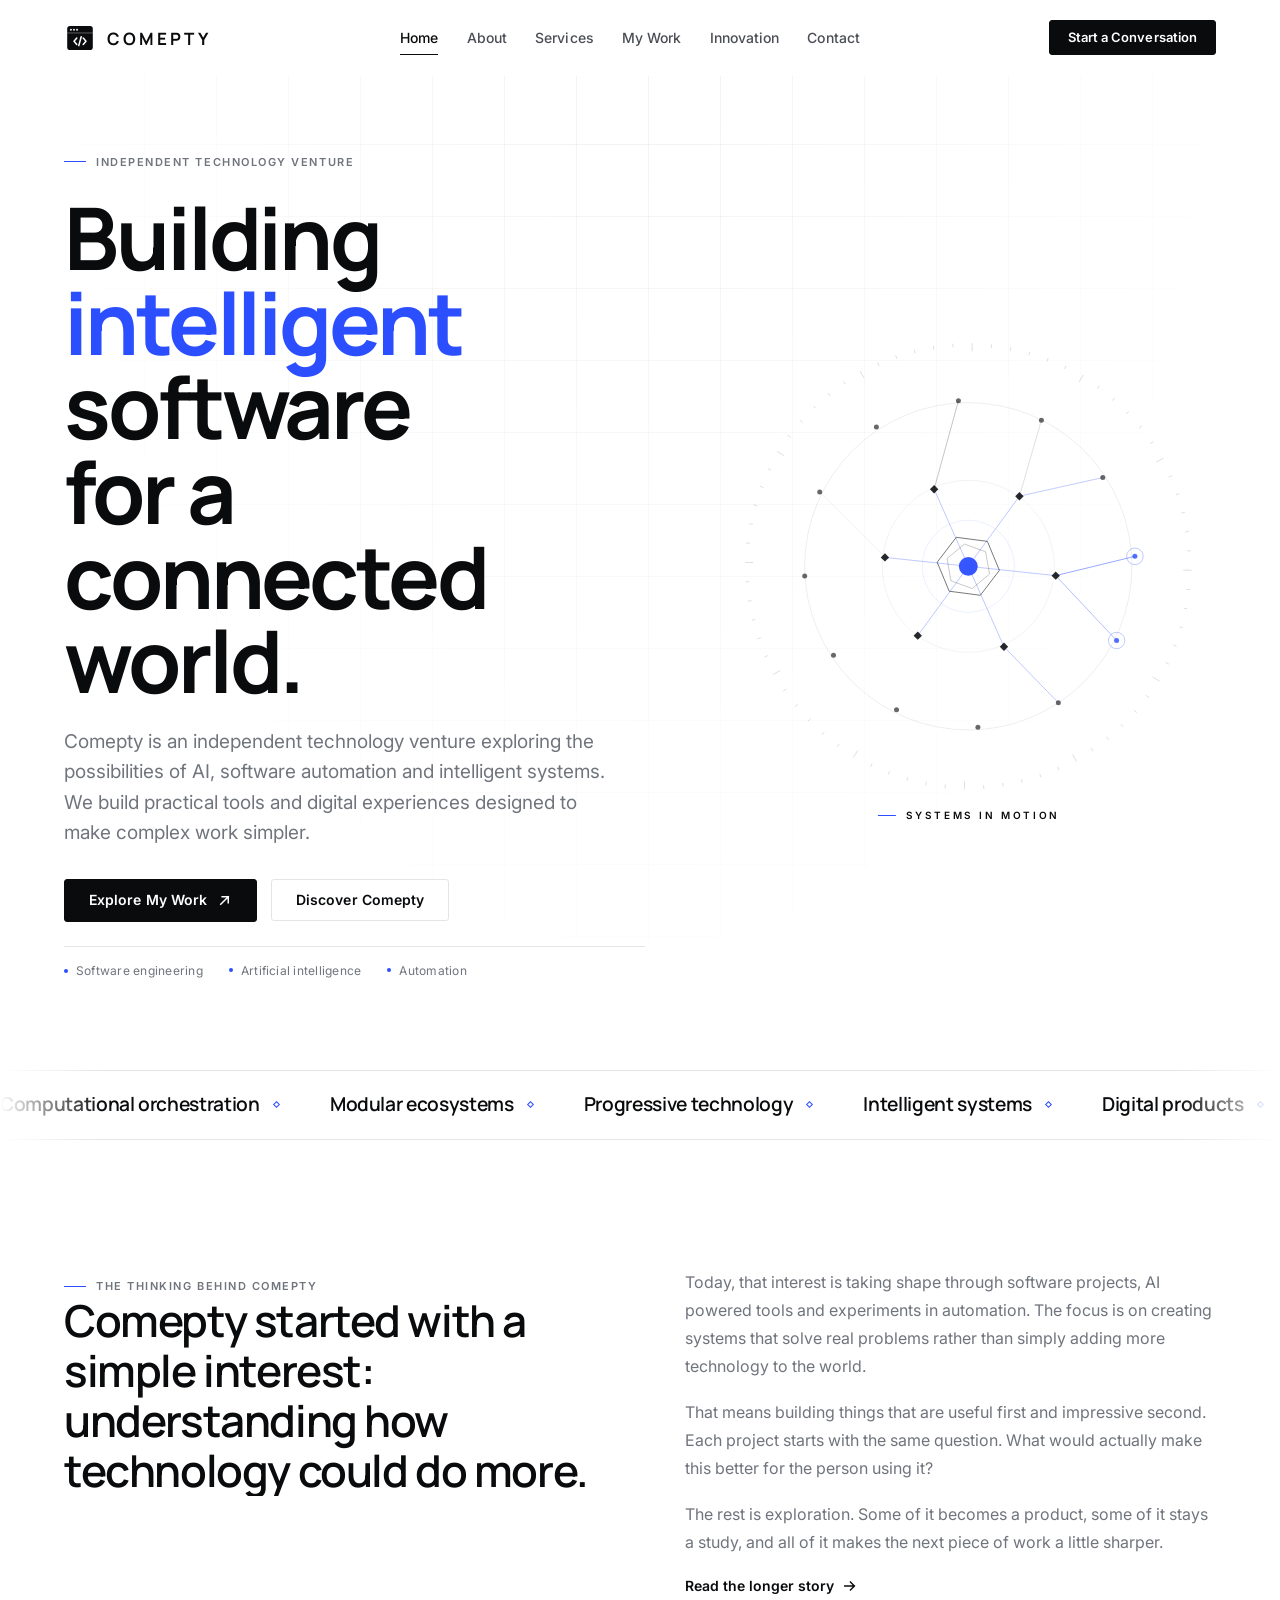
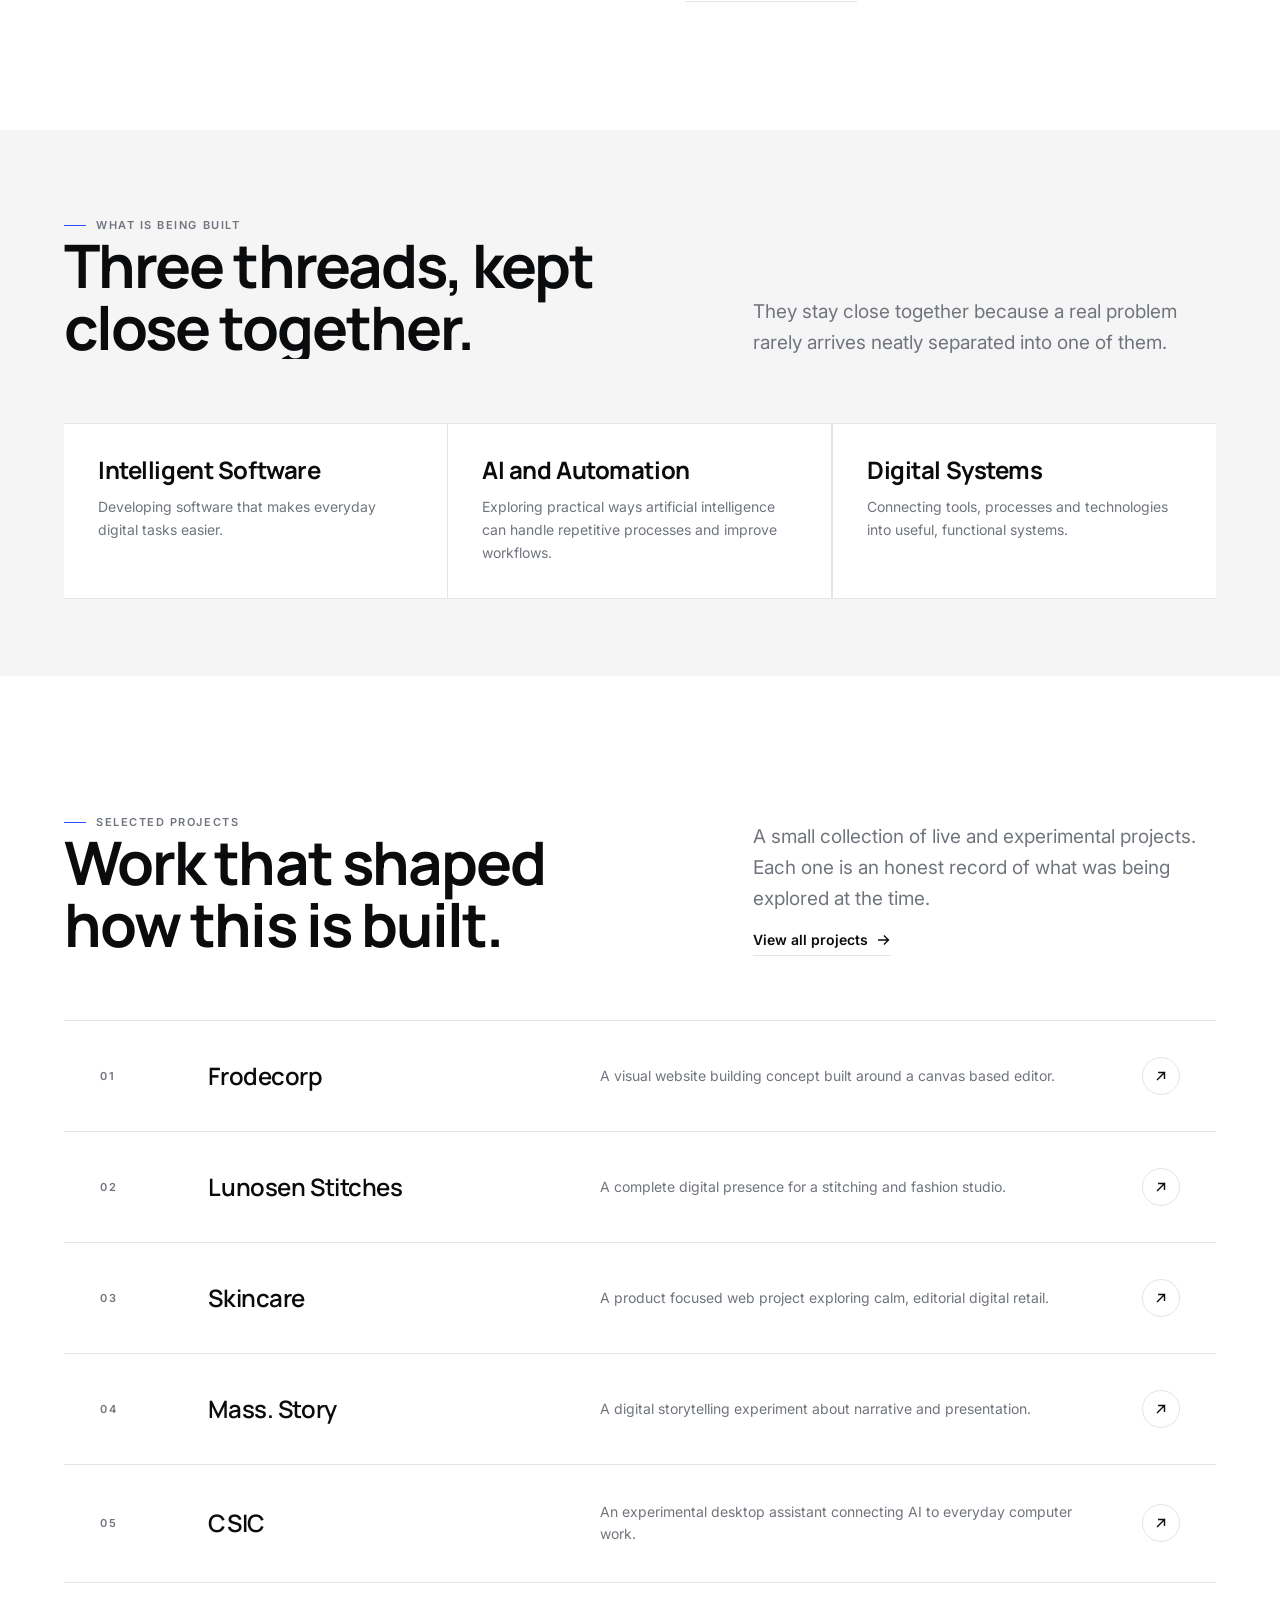
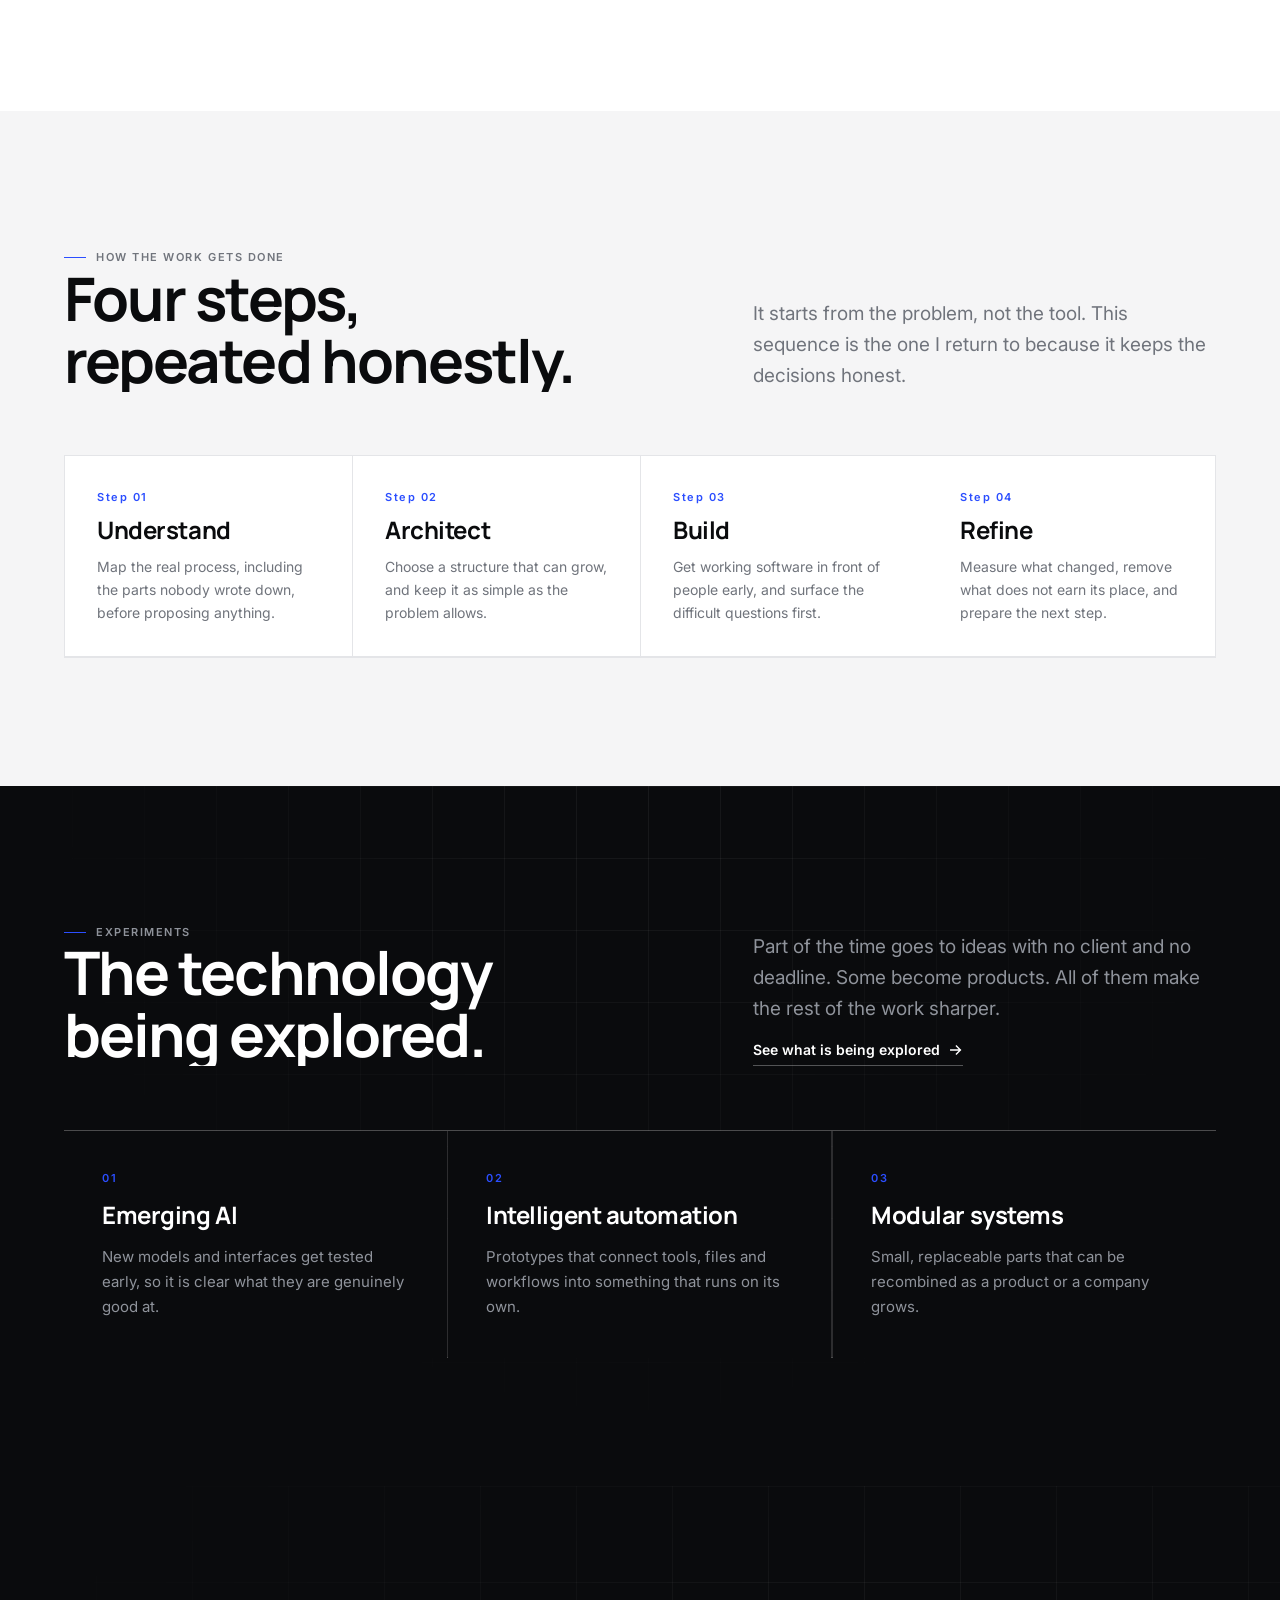
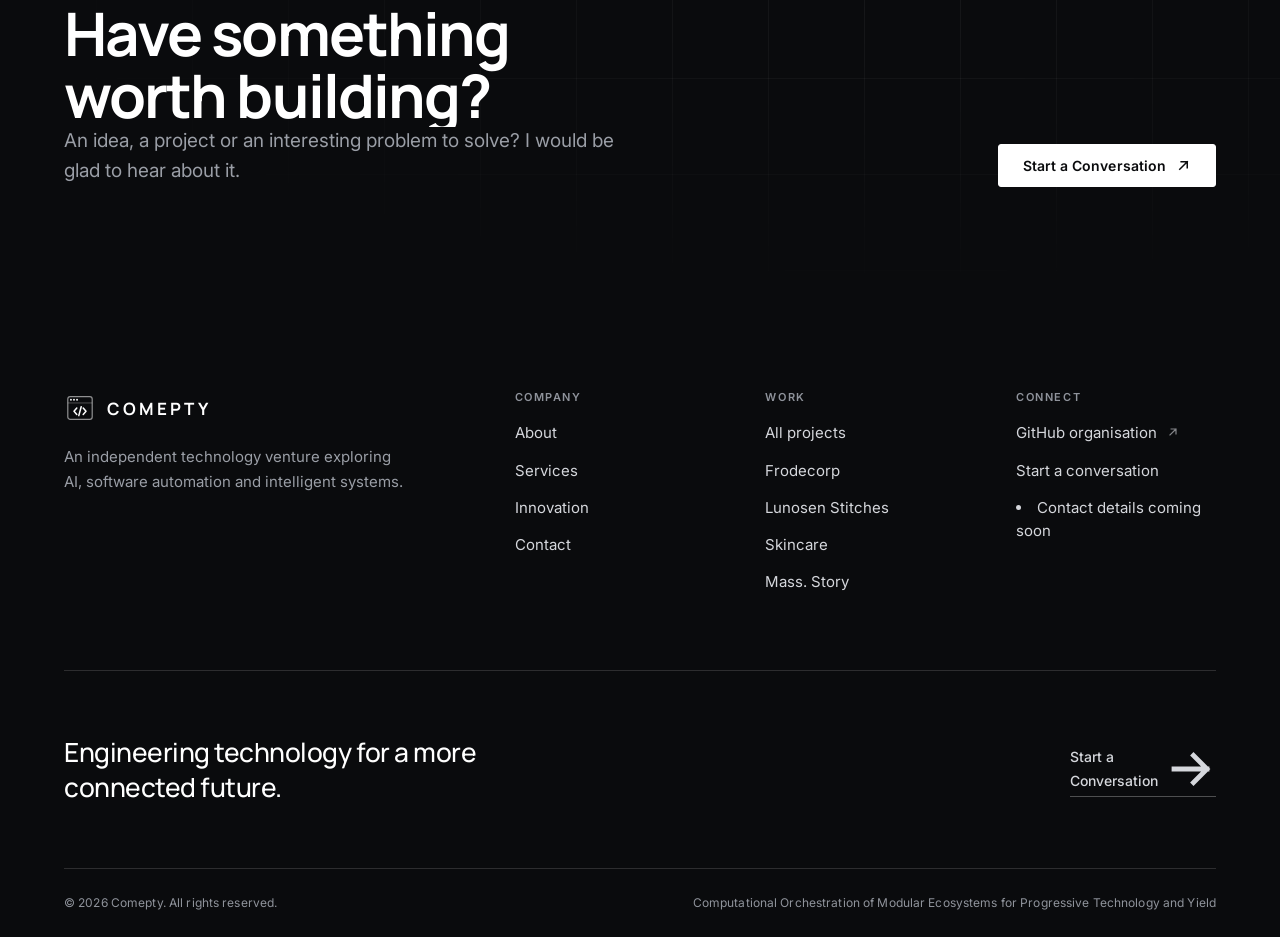
==== commit 830f7df8: "Add files via upload" ====
--- a/index.html
+++ b/index.html
@@ -1,350 +1,429 @@
 <!DOCTYPE html>
 <html lang="en">
+
 <head>
-<meta charset="utf-8">
-<meta name="viewport" content="width=device-width, initial-scale=1">
-<title>Comepty | Building intelligent software for a connected world</title>
-<meta name="description" content="Comepty is an independent technology venture exploring the possibilities of AI, software automation and intelligent systems. We build practical tools and digital experiences designed to make complex work simpler.">
-<meta name="theme-color" content="#0a0b0d">
-<meta property="og:type" content="website">
-<meta property="og:site_name" content="Comepty">
-<meta property="og:title" content="Comepty | Building intelligent software for a connected world">
-<meta property="og:description" content="An independent technology venture building practical software, AI tools and digital systems.">
-<meta name="twitter:card" content="summary_large_image">
-<link rel="icon" type="image/svg+xml" href="assets/favicon.svg">
-<link rel="preconnect" href="https://fonts.googleapis.com">
-<link rel="preconnect" href="https://fonts.gstatic.com" crossorigin>
-<link href="https://fonts.googleapis.com/css2?family=Inter:wght@400;500;600;700&family=Manrope:wght@500;600;700;800&display=swap" rel="stylesheet">
-<link rel="stylesheet" href="css/base.css">
-<link rel="stylesheet" href="css/layout.css">
-<link rel="stylesheet" href="css/components.css">
-<link rel="stylesheet" href="css/animations.css">
-<link rel="stylesheet" href="css/pages.css">
-<link rel="stylesheet" href="css/brand.css">
+  <meta charset="utf-8">
+  <meta name="viewport" content="width=device-width, initial-scale=1">
+  <title>Comepty | Building intelligent software for a connected world</title>
+  <meta name="description"
+    content="Comepty is an independent technology venture exploring the possibilities of AI, software automation and intelligent systems. We build practical tools and digital experiences designed to make complex work simpler.">
+  <meta name="theme-color" content="#0a0b0d">
+  <meta property="og:type" content="website">
+  <meta property="og:site_name" content="Comepty">
+  <meta property="og:title" content="Comepty | Building intelligent software for a connected world">
+  <meta property="og:description"
+    content="An independent technology venture building practical software, AI tools and digital systems.">
+  <meta name="twitter:card" content="summary_large_image">
+  <link rel="icon" type="image/svg+xml" href="assets/favicon.svg">
+  <link rel="preconnect" href="https://fonts.googleapis.com">
+  <link rel="preconnect" href="https://fonts.gstatic.com" crossorigin>
+  <link
+    href="https://fonts.googleapis.com/css2?family=Inter:wght@400;500;600;700&family=Manrope:wght@500;600;700;800&display=swap"
+    rel="stylesheet">
+  <link rel="stylesheet" href="css/base.css">
+  <link rel="stylesheet" href="css/layout.css">
+  <link rel="stylesheet" href="css/components.css">
+  <link rel="stylesheet" href="css/animations.css">
+  <link rel="stylesheet" href="css/pages.css">
+  <link rel="stylesheet" href="css/brand.css">
 </head>
+
 <body>
-<a class="skip-link" href="#main">Skip to content</a>
-
-<header class="site-header">
-  <div class="site-header__inner">
-    <a class="brand" href="index.html" aria-label="Comepty home">
-      <img class="brand__mark" src="assets/logo.svg" alt="" width="32" height="32">
-      <span class="brand__wordmark">Comepty</span>
-    </a>
-
-    <nav class="main-nav" aria-label="Primary">
-      <a class="main-nav__link" href="index.html" aria-current="page">Home</a>
-      <a class="main-nav__link" href="about.html">About</a>
-      <a class="main-nav__link" href="services.html">Services</a>
-      <a class="main-nav__link" href="work.html">Our Work</a>
-      <a class="main-nav__link" href="innovation.html">Innovation</a>
-      <a class="main-nav__link" href="contact.html">Contact</a>
+  <a class="skip-link" href="#main">Skip to content</a>
+
+  <header class="site-header">
+    <div class="site-header__inner">
+      <a class="brand" href="index.html" aria-label="Comepty home">
+        <img class="brand__mark" src="assets/logo.svg" alt="" width="32" height="32">
+        <span class="brand__wordmark">Comepty</span>
+      </a>
+
+      <nav class="main-nav" aria-label="Primary">
+        <a class="main-nav__link" href="index.html" aria-current="page">Home</a>
+        <a class="main-nav__link" href="about.html">About</a>
+        <a class="main-nav__link" href="services.html">Services</a>
+        <a class="main-nav__link" href="work.html">My Work</a>
+        <a class="main-nav__link" href="innovation.html">Innovation</a>
+        <a class="main-nav__link" href="contact.html">Contact</a>
+      </nav>
+
+      <div class="header-actions">
+        <a class="btn btn--primary btn--sm header-cta" href="contact.html">Start a Conversation</a>
+        <button class="menu-toggle" type="button" aria-expanded="false" aria-controls="menu-panel"
+          aria-label="Open menu">
+          <span class="menu-toggle__bar"></span>
+          <span class="menu-toggle__bar"></span>
+          <span class="menu-toggle__bar"></span>
+        </button>
+      </div>
+    </div>
+  </header>
+
+  <div class="menu-panel" id="menu-panel" aria-hidden="true">
+    <nav class="menu-panel__list" aria-label="Mobile">
+      <a class="menu-panel__link" href="index.html">Home <span>01</span></a>
+      <a class="menu-panel__link" href="about.html">About <span>02</span></a>
+      <a class="menu-panel__link" href="services.html">Services <span>03</span></a>
+      <a class="menu-panel__link" href="work.html">My Work <span>04</span></a>
+      <a class="menu-panel__link" href="innovation.html">Innovation <span>05</span></a>
+      <a class="menu-panel__link" href="contact.html">Contact <span>06</span></a>
     </nav>
-
-    <div class="header-actions">
-      <a class="btn btn--primary btn--sm header-cta" href="contact.html">Start a Conversation</a>
-      <button class="menu-toggle" type="button" aria-expanded="false" aria-controls="menu-panel" aria-label="Open menu">
-        <span class="menu-toggle__bar"></span>
-        <span class="menu-toggle__bar"></span>
-        <span class="menu-toggle__bar"></span>
-      </button>
+    <div class="menu-panel__foot">
+      <p class="eyebrow">Engineering possibilities</p>
+      <a class="btn btn--accent btn--block" href="contact.html">Start a Conversation</a>
     </div>
   </div>
-</header>
-
-<div class="menu-panel" id="menu-panel" aria-hidden="true">
-  <nav class="menu-panel__list" aria-label="Mobile">
-    <a class="menu-panel__link" href="index.html">Home <span>01</span></a>
-    <a class="menu-panel__link" href="about.html">About <span>02</span></a>
-    <a class="menu-panel__link" href="services.html">Services <span>03</span></a>
-    <a class="menu-panel__link" href="work.html">Our Work <span>04</span></a>
-    <a class="menu-panel__link" href="innovation.html">Innovation <span>05</span></a>
-    <a class="menu-panel__link" href="contact.html">Contact <span>06</span></a>
-  </nav>
-  <div class="menu-panel__foot">
-    <p class="eyebrow">Engineering possibilities</p>
-    <a class="btn btn--accent btn--block" href="contact.html">Start a Conversation</a>
-  </div>
-</div>
-
-<main id="main">
-
-  <!-- HERO -->
-  <section class="hero">
-    <div class="grid-backdrop" aria-hidden="true"></div>
+
+  <main id="main">
+
+    <!-- HERO -->
+    <section class="hero">
+      <div class="grid-backdrop" aria-hidden="true"></div>
+      <div class="shell">
+        <div class="hero__grid">
+          <div class="hero__copy">
+            <p class="eyebrow hero__eyebrow">Independent technology venture</p>
+            <h1 class="hero__title">
+              <span class="hero__title-line">Building</span>
+              <span class="hero__title-line"><em>intelligent</em> software</span>
+              <span class="hero__title-line">for a connected world.</span>
+            </h1>
+            <p class="hero__lede">Comepty is an independent technology venture exploring the possibilities of AI,
+              software automation and intelligent systems. We build practical tools and digital experiences designed to
+              make complex work simpler.</p>
+            <div class="hero__actions">
+              <a class="btn btn--primary" href="work.html">
+                Explore My Work
+                <svg viewBox="0 0 16 16" fill="none" aria-hidden="true">
+                  <path d="M4 12 12 4M12 4H5.5M12 4v6.5" stroke="currentColor" stroke-width="1.6"
+                    stroke-linecap="square" />
+                </svg>
+              </a>
+              <a class="btn btn--ghost" href="about.html">Discover Comepty</a>
+            </div>
+            <div class="hero__meta">
+              <span>Software engineering</span>
+              <span>Artificial intelligence</span>
+              <span>Automation</span>
+            </div>
+          </div>
+
+          <div class="hero__visual">
+            <canvas id="ecosystem-canvas" aria-hidden="true"></canvas>
+            <p class="hero__visual-caption"><span class="hero__visual-caption-mark"></span>Systems in Motion</p>
+          </div>
+        </div>
+      </div>
+    </section>
+
+    <!-- MARQUEE -->
+    <div class="marquee" aria-hidden="true">
+      <div class="marquee__track">
+        <div class="marquee__group">
+          <span class="marquee__item">Computational orchestration</span>
+          <span class="marquee__item">Modular ecosystems</span>
+          <span class="marquee__item">Progressive technology</span>
+          <span class="marquee__item">Intelligent systems</span>
+          <span class="marquee__item">Digital products</span>
+        </div>
+        <div class="marquee__group">
+          <span class="marquee__item">Computational orchestration</span>
+          <span class="marquee__item">Modular ecosystems</span>
+          <span class="marquee__item">Progressive technology</span>
+          <span class="marquee__item">Intelligent systems</span>
+          <span class="marquee__item">Digital products</span>
+        </div>
+      </div>
+    </div>
+
+    <!-- INTRO -->
+    <section class="section">
+      <div class="shell">
+        <div class="intro-split">
+          <div>
+            <p class="eyebrow" data-reveal>The thinking behind Comepty</p>
+            <p class="intro-split__lead" data-reveal style="--reveal-delay: 80ms">Comepty started with a simple
+              interest: understanding how technology could do more.</p>
+          </div>
+          <div class="intro-split__body">
+            <p data-reveal style="--reveal-delay: 120ms">Today, that interest is taking shape through software projects,
+              AI powered tools and experiments in automation. The focus is on creating systems that solve real problems
+              rather than simply adding more technology to the world.</p>
+            <p data-reveal style="--reveal-delay: 200ms">That means building things that are useful first and impressive
+              second. Each project starts with the same question. What would actually make this better for the person
+              using it?</p>
+            <p data-reveal style="--reveal-delay: 280ms">The rest is exploration. Some of it becomes a product, some of
+              it stays a study, and all of it makes the next piece of work a little sharper.</p>
+            <a class="link-arrow" href="about.html" data-reveal style="--reveal-delay: 340ms">
+              Read the longer story
+              <svg viewBox="0 0 16 16" fill="none" aria-hidden="true">
+                <path d="M2 8h11M8.5 3.5 13 8l-4.5 4.5" stroke="currentColor" stroke-width="1.6"
+                  stroke-linecap="square" />
+              </svg>
+            </a>
+          </div>
+        </div>
+      </div>
+    </section>
+
+    <!-- CAPABILITIES -->
+    <section class="section section--tight section--soft">
+      <div class="shell">
+        <div class="section-head">
+          <div>
+            <p class="eyebrow" data-reveal>What is being built</p>
+            <h2 class="h2 section-head__title" data-reveal style="--reveal-delay: 80ms">Three threads, kept close
+              together.</h2>
+          </div>
+          <div class="section-head__side">
+            <p class="lede" data-reveal style="--reveal-delay: 140ms">They stay close together because a real problem
+              rarely arrives neatly separated into one of them.</p>
+          </div>
+        </div>
+      </div>
+      <div class="shell shell--wide">
+        <div class="capability-strip" data-stagger>
+          <a class="capability-strip__cell lift" href="services.html">
+            <h3>Intelligent Software</h3>
+            <p>Developing software that makes everyday digital tasks easier.</p>
+          </a>
+          <a class="capability-strip__cell lift" href="services.html">
+            <h3>AI and Automation</h3>
+            <p>Exploring practical ways artificial intelligence can handle repetitive processes and improve workflows.
+            </p>
+          </a>
+          <a class="capability-strip__cell lift" href="services.html">
+            <h3>Digital Systems</h3>
+            <p>Connecting tools, processes and technologies into useful, functional systems.</p>
+          </a>
+        </div>
+      </div>
+    </section>
+
+    <!-- FEATURED WORK -->
+    <section class="section">
+      <div class="shell">
+        <div class="section-head">
+          <div>
+            <p class="eyebrow" data-reveal>Selected projects</p>
+            <h2 class="h2 section-head__title" data-reveal style="--reveal-delay: 80ms">Work that shaped how this is
+              built.</h2>
+          </div>
+          <div class="section-head__side">
+            <p class="lede" data-reveal style="--reveal-delay: 140ms">A small collection of live and experimental
+              projects. Each one is an honest record of what was being explored at the time.</p>
+            <a class="link-arrow" href="work.html" data-reveal style="--reveal-delay: 200ms">
+              View all projects
+              <svg viewBox="0 0 16 16" fill="none" aria-hidden="true">
+                <path d="M2 8h11M8.5 3.5 13 8l-4.5 4.5" stroke="currentColor" stroke-width="1.6"
+                  stroke-linecap="square" />
+              </svg>
+            </a>
+          </div>
+        </div>
+      </div>
+      <div class="shell shell--wide">
+        <div class="featured-stack" data-stagger>
+          <a class="featured-row" href="work.html">
+            <span class="featured-row__index">01</span>
+            <span class="featured-row__name">Frodecorp</span>
+            <span class="featured-row__desc">A visual website building concept built around a canvas based
+              editor.</span>
+            <span class="featured-row__go"><svg viewBox="0 0 16 16" fill="none" aria-hidden="true">
+                <path d="M4 12 12 4M12 4H5.5M12 4v6.5" stroke="currentColor" stroke-width="1.6"
+                  stroke-linecap="square" />
+              </svg></span>
+          </a>
+          <a class="featured-row" href="work.html">
+            <span class="featured-row__index">02</span>
+            <span class="featured-row__name">Lunosen Stitches</span>
+            <span class="featured-row__desc">A complete digital presence for a stitching and fashion studio.</span>
+            <span class="featured-row__go"><svg viewBox="0 0 16 16" fill="none" aria-hidden="true">
+                <path d="M4 12 12 4M12 4H5.5M12 4v6.5" stroke="currentColor" stroke-width="1.6"
+                  stroke-linecap="square" />
+              </svg></span>
+          </a>
+          <a class="featured-row" href="work.html">
+            <span class="featured-row__index">03</span>
+            <span class="featured-row__name">Skincare</span>
+            <span class="featured-row__desc">A product focused web project exploring calm, editorial digital
+              retail.</span>
+            <span class="featured-row__go"><svg viewBox="0 0 16 16" fill="none" aria-hidden="true">
+                <path d="M4 12 12 4M12 4H5.5M12 4v6.5" stroke="currentColor" stroke-width="1.6"
+                  stroke-linecap="square" />
+              </svg></span>
+          </a>
+          <a class="featured-row" href="work.html">
+            <span class="featured-row__index">04</span>
+            <span class="featured-row__name">Mass. Story</span>
+            <span class="featured-row__desc">A digital storytelling experiment about narrative and presentation.</span>
+            <span class="featured-row__go"><svg viewBox="0 0 16 16" fill="none" aria-hidden="true">
+                <path d="M4 12 12 4M12 4H5.5M12 4v6.5" stroke="currentColor" stroke-width="1.6"
+                  stroke-linecap="square" />
+              </svg></span>
+          </a>
+          <a class="featured-row" href="work.html">
+            <span class="featured-row__index">05</span>
+            <span class="featured-row__name">CSIC</span>
+            <span class="featured-row__desc">An experimental desktop assistant connecting AI to everyday computer
+              work.</span>
+            <span class="featured-row__go"><svg viewBox="0 0 16 16" fill="none" aria-hidden="true">
+                <path d="M4 12 12 4M12 4H5.5M12 4v6.5" stroke="currentColor" stroke-width="1.6"
+                  stroke-linecap="square" />
+              </svg></span>
+          </a>
+        </div>
+      </div>
+    </section>
+
+    <!-- APPROACH -->
+    <section class="section section--soft">
+      <div class="shell">
+        <div class="section-head">
+          <div>
+            <p class="eyebrow" data-reveal>How the work gets done</p>
+            <h2 class="h2 section-head__title" data-reveal style="--reveal-delay: 80ms">Four steps, repeated honestly.
+            </h2>
+          </div>
+          <div class="section-head__side">
+            <p class="lede" data-reveal style="--reveal-delay: 140ms">It starts from the problem, not the tool. This
+              sequence is the one I return to because it keeps the decisions honest.</p>
+          </div>
+        </div>
+        <div class="process" data-stagger>
+          <div class="process__step">
+            <span class="process__num">Step 01</span>
+            <h3>Understand</h3>
+            <p>Map the real process, including the parts nobody wrote down, before proposing anything.</p>
+          </div>
+          <div class="process__step">
+            <span class="process__num">Step 02</span>
+            <h3>Architect</h3>
+            <p>Choose a structure that can grow, and keep it as simple as the problem allows.</p>
+          </div>
+          <div class="process__step">
+            <span class="process__num">Step 03</span>
+            <h3>Build</h3>
+            <p>Get working software in front of people early, and surface the difficult questions first.</p>
+          </div>
+          <div class="process__step">
+            <span class="process__num">Step 04</span>
+            <h3>Refine</h3>
+            <p>Measure what changed, remove what does not earn its place, and prepare the next step.</p>
+          </div>
+        </div>
+      </div>
+    </section>
+
+    <section class="section section--dark">
+      <div class="grid-backdrop" aria-hidden="true"></div>
+      <div class="shell">
+        <div class="section-head">
+          <div>
+            <p class="eyebrow" data-reveal>Experiments</p>
+            <h2 class="h2 section-head__title" data-reveal style="--reveal-delay: 80ms">The technology being explored.
+            </h2>
+          </div>
+          <div class="section-head__side">
+            <p class="lede" data-reveal style="--reveal-delay: 140ms">Part of the time goes to ideas with no client and
+              no deadline. Some become products. All of them make the rest of the work sharper.</p>
+            <a class="link-arrow link-arrow--light" href="innovation.html" data-reveal style="--reveal-delay: 200ms">See
+              what is being explored <svg viewBox="0 0 16 16" fill="none" aria-hidden="true">
+                <path d="M2 8h11M8.5 3.5 13 8l-4.5 4.5" stroke="currentColor" stroke-width="1.6"
+                  stroke-linecap="square" />
+              </svg></a>
+          </div>
+        </div>
+        <div class="hair-grid hair-grid--3" data-stagger>
+          <div class="feature-item"><span class="feature-item__index">01</span>
+            <h3>Emerging AI</h3>
+            <p>New models and interfaces get tested early, so it is clear what they are genuinely good at.</p>
+          </div>
+          <div class="feature-item"><span class="feature-item__index">02</span>
+            <h3>Intelligent automation</h3>
+            <p>Prototypes that connect tools, files and workflows into something that runs on its own.</p>
+          </div>
+          <div class="feature-item"><span class="feature-item__index">03</span>
+            <h3>Modular systems</h3>
+            <p>Small, replaceable parts that can be recombined as a product or a company grows.</p>
+          </div>
+        </div>
+      </div>
+    </section>
+
+    <section class="cta-band">
+      <div class="cta-band__grid" aria-hidden="true"></div>
+      <div class="shell">
+        <div class="cta-band__inner">
+          <div>
+            <h2 data-reveal>Have something worth building?</h2>
+            <p data-reveal style="--reveal-delay: 100ms">An idea, a project or an interesting problem to solve? I would
+              be glad to hear about it.</p>
+          </div>
+          <div class="cta-band__actions" data-reveal style="--reveal-delay: 180ms">
+            <a class="btn btn--light" href="contact.html">Start a Conversation <svg viewBox="0 0 16 16" fill="none"
+                aria-hidden="true">
+                <path d="M4 12 12 4M12 4H5.5M12 4v6.5" stroke="currentColor" stroke-width="1.6"
+                  stroke-linecap="square" />
+              </svg></a>
+          </div>
+        </div>
+      </div>
+    </section>
+
+  </main>
+
+  <footer class="site-footer">
     <div class="shell">
-      <div class="hero__grid">
-        <div class="hero__copy">
-          <p class="eyebrow hero__eyebrow">Independent technology venture</p>
-          <h1 class="hero__title">
-            <span class="hero__title-line">Building</span>
-            <span class="hero__title-line"><em>intelligent</em> software</span>
-            <span class="hero__title-line">for a connected world.</span>
-          </h1>
-          <p class="hero__lede">Comepty is an independent technology venture exploring the possibilities of AI, software automation and intelligent systems. We build practical tools and digital experiences designed to make complex work simpler.</p>
-          <div class="hero__actions">
-            <a class="btn btn--primary" href="work.html">
-              Explore Our Work
-              <svg viewBox="0 0 16 16" fill="none" aria-hidden="true"><path d="M4 12 12 4M12 4H5.5M12 4v6.5" stroke="currentColor" stroke-width="1.6" stroke-linecap="square"/></svg>
-            </a>
-            <a class="btn btn--ghost" href="about.html">Discover Comepty</a>
-          </div>
-          <div class="hero__meta">
-            <span>Software engineering</span>
-            <span>Artificial intelligence</span>
-            <span>Automation</span>
-          </div>
-        </div>
-
-        <div class="hero__visual">
-          <canvas id="ecosystem-canvas" aria-hidden="true"></canvas>
-          <p class="hero__visual-caption"><span class="hero__visual-caption-mark"></span>Systems in Motion</p>
-        </div>
+      <div class="site-footer__top">
+        <div class="footer-brand">
+          <a class="brand" href="index.html" aria-label="Comepty home"><img class="brand__mark"
+              src="assets/logo-light.svg" alt="" width="32" height="32"><span class="brand__wordmark">Comepty</span></a>
+          <p>An independent technology venture exploring AI, software automation and intelligent systems.</p>
+        </div>
+        <div class="footer-col">
+          <h3>Company</h3>
+          <a href="about.html">About</a>
+          <a href="services.html">Services</a>
+          <a href="innovation.html">Innovation</a>
+          <a href="contact.html">Contact</a>
+        </div>
+        <div class="footer-col">
+          <h3>Work</h3>
+          <a href="work.html">All projects</a>
+          <a href="https://comepty-official.github.io/Frodecorp-/" target="_blank"
+            rel="noopener noreferrer">Frodecorp</a>
+          <a href="https://lunosenstitches.org/" target="_blank" rel="noopener noreferrer">Lunosen Stitches</a>
+          <a href="https://skincare.comepty-org.workers.dev/" target="_blank" rel="noopener noreferrer">Skincare</a>
+          <a href="https://comepty-official.github.io/MASS.-STORY/" target="_blank" rel="noopener noreferrer">Mass.
+            Story</a>
+        </div>
+        <div class="footer-col">
+          <h3>Connect</h3>
+          <a href="https://github.com/comepty-official/" target="_blank" rel="noopener noreferrer">GitHub organisation
+            <svg viewBox="0 0 16 16" fill="none" aria-hidden="true">
+              <path d="M4 12 12 4M12 4H5.5M12 4v6.5" stroke="currentColor" stroke-width="1.6" stroke-linecap="square" />
+            </svg></a>
+          <a href="contact.html">Start a conversation</a>
+          <li class="text-muted">Contact details coming soon</li>
+        </div>
+      </div>
+      <div class="footer-statement">
+        <p>Engineering technology for a more connected future.</p>
+        <a href="contact.html">Start a Conversation <svg viewBox="0 0 16 16" fill="none" aria-hidden="true">
+            <path d="M2 8h11M8.5 3.5 13 8l-4.5 4.5" stroke="currentColor" stroke-width="1.6" stroke-linecap="square" />
+          </svg></a>
+      </div>
+      <div class="footer-base">
+        <span>&copy; <span id="year">2026</span> Comepty. All rights reserved.</span>
+        <div class="footer-base__meta"><span>Computational Orchestration of Modular Ecosystems for Progressive
+            Technology and Yield</span></div>
       </div>
     </div>
-  </section>
-
-  <!-- MARQUEE -->
-  <div class="marquee" aria-hidden="true">
-    <div class="marquee__track">
-      <div class="marquee__group">
-        <span class="marquee__item">Computational orchestration</span>
-        <span class="marquee__item">Modular ecosystems</span>
-        <span class="marquee__item">Progressive technology</span>
-        <span class="marquee__item">Intelligent systems</span>
-        <span class="marquee__item">Digital products</span>
-      </div>
-      <div class="marquee__group">
-        <span class="marquee__item">Computational orchestration</span>
-        <span class="marquee__item">Modular ecosystems</span>
-        <span class="marquee__item">Progressive technology</span>
-        <span class="marquee__item">Intelligent systems</span>
-        <span class="marquee__item">Digital products</span>
-      </div>
-    </div>
-  </div>
-
-  <!-- INTRO -->
-  <section class="section">
-    <div class="shell">
-      <div class="intro-split">
-        <div>
-          <p class="eyebrow" data-reveal>The thinking behind Comepty</p>
-          <p class="intro-split__lead" data-reveal style="--reveal-delay: 80ms">Comepty started with a simple interest: understanding how technology could do more.</p>
-        </div>
-        <div class="intro-split__body">
-          <p data-reveal style="--reveal-delay: 120ms">Today, that interest is taking shape through software projects, AI powered tools and experiments in automation. The focus is on creating systems that solve real problems rather than simply adding more technology to the world.</p>
-          <p data-reveal style="--reveal-delay: 200ms">That means building things that are useful first and impressive second. Each project starts with the same question. What would actually make this better for the person using it?</p>
-          <p data-reveal style="--reveal-delay: 280ms">The rest is exploration. Some of it becomes a product, some of it stays a study, and all of it makes the next piece of work a little sharper.</p>
-          <a class="link-arrow" href="about.html" data-reveal style="--reveal-delay: 340ms">
-            Read the longer story
-            <svg viewBox="0 0 16 16" fill="none" aria-hidden="true"><path d="M2 8h11M8.5 3.5 13 8l-4.5 4.5" stroke="currentColor" stroke-width="1.6" stroke-linecap="square"/></svg>
-          </a>
-        </div>
-      </div>
-    </div>
-  </section>
-
-  <!-- CAPABILITIES -->
-  <section class="section section--tight section--soft">
-    <div class="shell">
-      <div class="section-head">
-        <div>
-          <p class="eyebrow" data-reveal>What is being built</p>
-          <h2 class="h2 section-head__title" data-reveal style="--reveal-delay: 80ms">Three threads, kept close together.</h2>
-        </div>
-        <div class="section-head__side">
-          <p class="lede" data-reveal style="--reveal-delay: 140ms">They stay close together because a real problem rarely arrives neatly separated into one of them.</p>
-        </div>
-      </div>
-    </div>
-    <div class="shell shell--wide">
-      <div class="capability-strip" data-stagger>
-        <a class="capability-strip__cell lift" href="services.html">
-          <h3>Intelligent Software</h3>
-          <p>Developing software that makes everyday digital tasks easier.</p>
-        </a>
-        <a class="capability-strip__cell lift" href="services.html">
-          <h3>AI and Automation</h3>
-          <p>Exploring practical ways artificial intelligence can handle repetitive processes and improve workflows.</p>
-        </a>
-        <a class="capability-strip__cell lift" href="services.html">
-          <h3>Digital Systems</h3>
-          <p>Connecting tools, processes and technologies into useful, functional systems.</p>
-        </a>
-      </div>
-    </div>
-  </section>
-
-  <!-- FEATURED WORK -->
-  <section class="section">
-    <div class="shell">
-      <div class="section-head">
-        <div>
-          <p class="eyebrow" data-reveal>Selected projects</p>
-          <h2 class="h2 section-head__title" data-reveal style="--reveal-delay: 80ms">Work that shaped how this is built.</h2>
-        </div>
-        <div class="section-head__side">
-          <p class="lede" data-reveal style="--reveal-delay: 140ms">A small collection of live and experimental projects. Each one is an honest record of what was being explored at the time.</p>
-          <a class="link-arrow" href="work.html" data-reveal style="--reveal-delay: 200ms">
-            View all projects
-            <svg viewBox="0 0 16 16" fill="none" aria-hidden="true"><path d="M2 8h11M8.5 3.5 13 8l-4.5 4.5" stroke="currentColor" stroke-width="1.6" stroke-linecap="square"/></svg>
-          </a>
-        </div>
-      </div>
-    </div>
-    <div class="shell shell--wide">
-      <div class="featured-stack" data-stagger>
-        <a class="featured-row" href="work.html">
-          <span class="featured-row__index">01</span>
-          <span class="featured-row__name">Frodecorp</span>
-          <span class="featured-row__desc">A visual website building concept built around a canvas based editor.</span>
-          <span class="featured-row__go"><svg viewBox="0 0 16 16" fill="none" aria-hidden="true"><path d="M4 12 12 4M12 4H5.5M12 4v6.5" stroke="currentColor" stroke-width="1.6" stroke-linecap="square"/></svg></span>
-        </a>
-        <a class="featured-row" href="work.html">
-          <span class="featured-row__index">02</span>
-          <span class="featured-row__name">Lunosen Stitches</span>
-          <span class="featured-row__desc">A complete digital presence for a stitching and fashion studio.</span>
-          <span class="featured-row__go"><svg viewBox="0 0 16 16" fill="none" aria-hidden="true"><path d="M4 12 12 4M12 4H5.5M12 4v6.5" stroke="currentColor" stroke-width="1.6" stroke-linecap="square"/></svg></span>
-        </a>
-        <a class="featured-row" href="work.html">
-          <span class="featured-row__index">03</span>
-          <span class="featured-row__name">Skincare</span>
-          <span class="featured-row__desc">A product focused web project exploring calm, editorial digital retail.</span>
-          <span class="featured-row__go"><svg viewBox="0 0 16 16" fill="none" aria-hidden="true"><path d="M4 12 12 4M12 4H5.5M12 4v6.5" stroke="currentColor" stroke-width="1.6" stroke-linecap="square"/></svg></span>
-        </a>
-        <a class="featured-row" href="work.html">
-          <span class="featured-row__index">04</span>
-          <span class="featured-row__name">Mass. Story</span>
-          <span class="featured-row__desc">A digital storytelling experiment about narrative and presentation.</span>
-          <span class="featured-row__go"><svg viewBox="0 0 16 16" fill="none" aria-hidden="true"><path d="M4 12 12 4M12 4H5.5M12 4v6.5" stroke="currentColor" stroke-width="1.6" stroke-linecap="square"/></svg></span>
-        </a>
-        <a class="featured-row" href="work.html">
-          <span class="featured-row__index">05</span>
-          <span class="featured-row__name">CSIC</span>
-          <span class="featured-row__desc">An experimental desktop assistant connecting AI to everyday computer work.</span>
-          <span class="featured-row__go"><svg viewBox="0 0 16 16" fill="none" aria-hidden="true"><path d="M4 12 12 4M12 4H5.5M12 4v6.5" stroke="currentColor" stroke-width="1.6" stroke-linecap="square"/></svg></span>
-        </a>
-      </div>
-    </div>
-  </section>
-
-  <!-- APPROACH -->
-  <section class="section section--soft">
-    <div class="shell">
-      <div class="section-head">
-        <div>
-          <p class="eyebrow" data-reveal>How the work gets done</p>
-          <h2 class="h2 section-head__title" data-reveal style="--reveal-delay: 80ms">Four steps, repeated honestly.</h2>
-        </div>
-        <div class="section-head__side">
-          <p class="lede" data-reveal style="--reveal-delay: 140ms">It starts from the problem, not the tool. This sequence is the one I return to because it keeps the decisions honest.</p>
-        </div>
-      </div>
-      <div class="process" data-stagger>
-        <div class="process__step">
-          <span class="process__num">Step 01</span>
-          <h3>Understand</h3>
-          <p>Map the real process, including the parts nobody wrote down, before proposing anything.</p>
-        </div>
-        <div class="process__step">
-          <span class="process__num">Step 02</span>
-          <h3>Architect</h3>
-          <p>Choose a structure that can grow, and keep it as simple as the problem allows.</p>
-        </div>
-<div class="process__step">
-          <span class="process__num">Step 03</span>
-          <h3>Build</h3>
-          <p>Get working software in front of people early, and surface the difficult questions first.</p>
-        </div>
-        <div class="process__step">
-          <span class="process__num">Step 04</span>
-          <h3>Refine</h3>
-          <p>Measure what changed, remove what does not earn its place, and prepare the next step.</p>
-        </div>
-      </div>
-    </div>
-  </section>
-
-  <section class="section section--dark">
-    <div class="grid-backdrop" aria-hidden="true"></div>
-    <div class="shell">
-      <div class="section-head">
-        <div>
-          <p class="eyebrow" data-reveal>Experiments</p>
-          <h2 class="h2 section-head__title" data-reveal style="--reveal-delay: 80ms">The technology being explored.</h2>
-        </div>
-        <div class="section-head__side">
-          <p class="lede" data-reveal style="--reveal-delay: 140ms">Part of the time goes to ideas with no client and no deadline. Some become products. All of them make the rest of the work sharper.</p>
-          <a class="link-arrow link-arrow--light" href="innovation.html" data-reveal style="--reveal-delay: 200ms">See what is being explored <svg viewBox="0 0 16 16" fill="none" aria-hidden="true"><path d="M2 8h11M8.5 3.5 13 8l-4.5 4.5" stroke="currentColor" stroke-width="1.6" stroke-linecap="square"/></svg></a>
-        </div>
-      </div>
-      <div class="hair-grid hair-grid--3" data-stagger>
-        <div class="feature-item"><span class="feature-item__index">01</span><h3>Emerging AI</h3><p>New models and interfaces get tested early, so it is clear what they are genuinely good at.</p></div>
-        <div class="feature-item"><span class="feature-item__index">02</span><h3>Intelligent automation</h3><p>Prototypes that connect tools, files and workflows into something that runs on its own.</p></div>
-        <div class="feature-item"><span class="feature-item__index">03</span><h3>Modular systems</h3><p>Small, replaceable parts that can be recombined as a product or a company grows.</p></div>
-      </div>
-    </div>
-  </section>
-
-  <section class="cta-band">
-    <div class="cta-band__grid" aria-hidden="true"></div>
-    <div class="shell">
-      <div class="cta-band__inner">
-        <div>
-          <h2 data-reveal>Have something worth building?</h2>
-          <p data-reveal style="--reveal-delay: 100ms">An idea, a project or an interesting problem to solve? I would be glad to hear about it.</p>
-        </div>
-        <div class="cta-band__actions" data-reveal style="--reveal-delay: 180ms">
-          <a class="btn btn--light" href="contact.html">Start a Conversation <svg viewBox="0 0 16 16" fill="none" aria-hidden="true"><path d="M4 12 12 4M12 4H5.5M12 4v6.5" stroke="currentColor" stroke-width="1.6" stroke-linecap="square"/></svg></a>
-        </div>
-      </div>
-    </div>
-  </section>
-
-</main>
-
-<footer class="site-footer">
-  <div class="shell">
-    <div class="site-footer__top">
-      <div class="footer-brand">
-        <a class="brand" href="index.html" aria-label="Comepty home"><img class="brand__mark" src="assets/logo-light.svg" alt="" width="32" height="32"><span class="brand__wordmark">Comepty</span></a>
-        <p>An independent technology venture exploring AI, software automation and intelligent systems.</p>
-      </div>
-      <div class="footer-col">
-        <h3>Company</h3>
-        <a href="about.html">About</a>
-        <a href="services.html">Services</a>
-        <a href="innovation.html">Innovation</a>
-        <a href="contact.html">Contact</a>
-      </div>
-      <div class="footer-col">
-        <h3>Work</h3>
-        <a href="work.html">All projects</a>
-        <a href="https://comepty-official.github.io/Frodecorp-/" target="_blank" rel="noopener noreferrer">Frodecorp</a>
-        <a href="https://lunosenstitches.org/" target="_blank" rel="noopener noreferrer">Lunosen Stitches</a>
-        <a href="https://skincare.comepty-org.workers.dev/" target="_blank" rel="noopener noreferrer">Skincare</a>
-        <a href="https://comepty-official.github.io/MASS.-STORY/" target="_blank" rel="noopener noreferrer">Mass. Story</a>
-      </div>
-      <div class="footer-col">
-        <h3>Connect</h3>
-        <a href="https://github.com/comepty-official/" target="_blank" rel="noopener noreferrer">GitHub organisation <svg viewBox="0 0 16 16" fill="none" aria-hidden="true"><path d="M4 12 12 4M12 4H5.5M12 4v6.5" stroke="currentColor" stroke-width="1.6" stroke-linecap="square"/></svg></a>
-        <a href="contact.html">Start a conversation</a>
-        <li class="text-muted">Contact details coming soon</li>
-      </div>
-    </div>
-    <div class="footer-statement">
-      <p>Engineering technology for a more connected future.</p>
-      <a href="contact.html">Start a Conversation <svg viewBox="0 0 16 16" fill="none" aria-hidden="true"><path d="M2 8h11M8.5 3.5 13 8l-4.5 4.5" stroke="currentColor" stroke-width="1.6" stroke-linecap="square"/></svg></a>
-    </div>
-    <div class="footer-base">
-      <span>&copy; <span id="year">2026</span> Comepty. All rights reserved.</span>
-      <div class="footer-base__meta"><span>Computational Orchestration of Modular Ecosystems for Progressive Technology and Yield</span></div>
-    </div>
-  </div>
-</footer>
-
-<script src="js/hero.js" defer></script>
-<script src="js/main.js" defer></script>
+  </footer>
+
+  <script src="js/hero.js" defer></script>
+  <script src="js/main.js" defer></script>
 </body>
-</html>
+
+</html>
